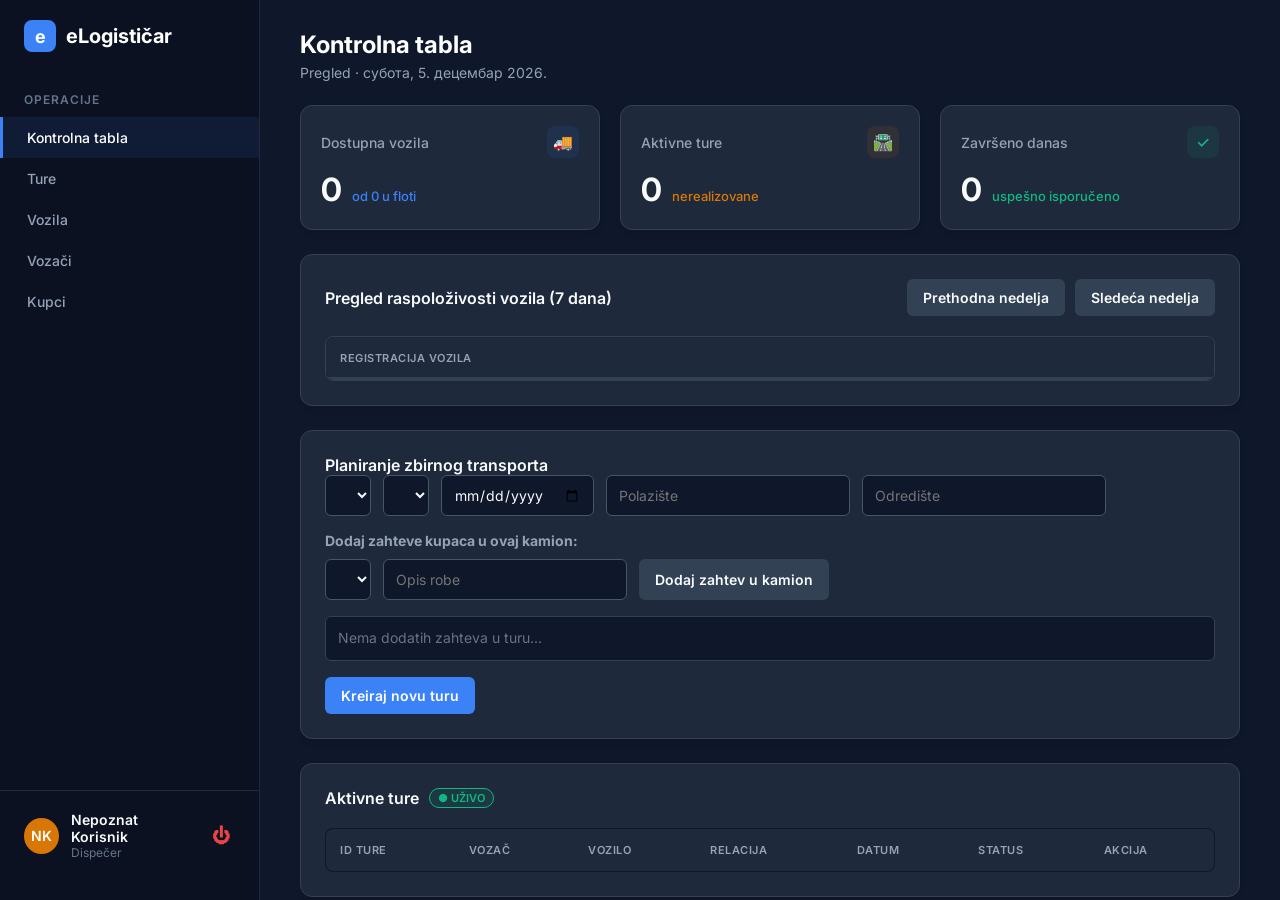
==== dispecer.html @ feb7bf16 "Prva verzija" ====
<!DOCTYPE html>
<html lang="sr">
<head>
    <meta charset="UTF-8">
    <meta name="viewport" content="width=device-width, initial-scale=1.0">
    <title>eLogističar - Kontrolna tabla</title>
    <link href="https://fonts.googleapis.com/css2?family=Inter:wght@400;500;600;700&display=swap" rel="stylesheet">
    <style>
        .tabela-skrol {
            max-height: 270px;
            overflow-y: auto;
            border-radius: 8px;
            border: 1px solid #334155;
            position: relative;
        }

        .tabela-skrol table {
            border-collapse: separate !important;
            border-spacing: 0 !important;
            border: none !important;
            width: 100%;
        }

        .tabela-skrol th {
            position: sticky !important;
            top: 0 !important;
            z-index: 100 !important;
            background-color: #1e293b !important;
            box-shadow: inset 0 -2px 0 #334155 !important;
        }
        * { box-sizing: border-box; font-family: 'Inter', sans-serif; margin: 0; padding: 0; }
        body { background-color: #0f172a; color: #e2e8f0; display: flex; height: 100vh; overflow: hidden; }
        
        /* Meni */
        .sidebar { width: 260px; background-color: #0b1120; border-right: 1px solid #1e293b; display: flex; flex-direction: column; padding: 20px 0; }
        .logo { padding: 0 24px; font-size: 20px; font-weight: 700; color: #ffffff; display: flex; align-items: center; gap: 10px; margin-bottom: 40px; }
        .logo-ikona { width: 32px; height: 32px; background-color: #3b82f6; border-radius: 8px; display: flex; justify-content: center; align-items: center; font-size: 18px; }
        .nav-grupa { padding: 0 24px; font-size: 12px; font-weight: 600; color: #64748b; margin-bottom: 10px; letter-spacing: 1px; text-transform: uppercase; }
        .nav-item { padding: 12px 24px; color: #94a3b8; text-decoration: none; display: flex; align-items: center; gap: 12px; font-size: 14px; font-weight: 500; border-left: 3px solid transparent; transition: 0.2s; cursor: pointer; }
        .nav-item:hover, .nav-item.active { background-color: rgba(59, 130, 246, 0.1); color: #ffffff; border-left-color: #3b82f6; }
        .profil-dno { margin-top: auto; padding: 20px 24px; display: flex; align-items: center; gap: 12px; border-top: 1px solid #1e293b; }
        .profil-ikona { width: 36px; height: 36px; background-color: #d97706; border-radius: 50%; display: flex; justify-content: center; align-items: center; font-weight: 600; color: white; font-size: 14px; }
        .profil-info { display: flex; flex-direction: column; }
        .profil-ime { font-size: 14px; font-weight: 600; color: #f8fafc; }
        .profil-rola { font-size: 12px; color: #64748b; }
        
        /* Sadrzaj */
        .glavni-sadrzaj { flex: 1; padding: 30px 40px; overflow-y: auto; }
        .zaglavlje-glavno { display: flex; justify-content: space-between; align-items: flex-start; margin-bottom: 24px; }
        .zaglavlje-tekst h1 { font-size: 24px; font-weight: 700; color: #ffffff; margin-bottom: 5px; }
        .zaglavlje-tekst p { font-size: 14px; color: #94a3b8; }
        
        .zaglavlje-akcije { display: flex; align-items: center; gap: 16px; }
        .pretraga-box { background: #0f172a; border: 1px solid #334155; padding: 8px 12px; border-radius: 8px; display: flex; align-items: center; gap: 40px; color: #64748b; font-size: 14px; }
        .pretraga-box kbd { background: #1e293b; padding: 2px 6px; border-radius: 4px; font-size: 12px; border: 1px solid #334155; }
        .ikona-zvono { background: transparent; border: 1px solid #334155; color: #94a3b8; padding: 8px 10px; border-radius: 8px; cursor: pointer; transition: 0.2s; }
        .ikona-zvono:hover { background: #1e293b; color: white; }
        .btn-novo-kreiranje { background-color: #3b82f6; color: white; border: none; padding: 10px 16px; border-radius: 8px; font-weight: 600; cursor: pointer; display: flex; align-items: center; gap: 8px; transition: 0.2s; }
        .btn-novo-kreiranje:hover { background-color: #2563eb; }

        /* Statistika */
        .stat-kartice { display: grid; grid-template-columns: repeat(3, 1fr); gap: 20px; margin-bottom: 24px; }
        .stat-kartica { background: #1e293b; padding: 20px; border-radius: 12px; border: 1px solid #334155; box-shadow: 0 4px 6px -1px rgba(0,0,0,0.1); }
        .stat-naslov { color: #94a3b8; font-size: 14px; font-weight: 500; display: flex; justify-content: space-between; align-items: center; margin-bottom: 12px; }
        .stat-broj { font-size: 32px; font-weight: 700; color: #f8fafc; display: flex; align-items: baseline; gap: 10px; }
        .stat-opis { font-size: 13px; font-weight: 500; }
        .plavi-tekst { color: #3b82f6; }
        .narancasti-tekst { color: #d97706; }
        .zeleni-tekst { color: #10b981; }
        .ikona-krug { width: 32px; height: 32px; border-radius: 8px; display: flex; justify-content: center; align-items: center; font-size: 16px; }
        .bg-plava { background: rgba(59, 130, 246, 0.1); color: #3b82f6; }
        .bg-narancasta { background: rgba(217, 119, 6, 0.1); color: #d97706; }
        .bg-zelena { background: rgba(16, 185, 129, 0.1); color: #10b981; }

        .blok { background: #1e293b; padding: 24px; border-radius: 12px; border: 1px solid #334155; margin-bottom: 24px; box-shadow: 0 4px 6px -1px rgba(0,0,0,0.1); }
        .blok-naslov { display: flex; justify-content: space-between; align-items: center; margin-bottom: 20px; }
        .blok h3 { font-size: 16px; color: #f8fafc; font-weight: 600; display: flex; align-items: center; gap: 10px; }
        .badge-uzivo { background: rgba(16, 185, 129, 0.1); color: #10b981; font-size: 11px; padding: 2px 8px; border-radius: 999px; border: 1px solid #10b981; }
        
        /* Forme */
        input, select { padding: 10px 12px; background-color: #0f172a; border: 1px solid #475569; border-radius: 6px; color: #f8fafc; font-size: 14px; outline: none; }
        input:focus, select:focus { border-color: #3b82f6; }
        .form-red { display: flex; gap: 12px; margin-bottom: 16px; flex-wrap: wrap; }
        button { padding: 10px 16px; border: none; border-radius: 6px; cursor: pointer; font-weight: 600; font-size: 14px; transition: 0.2s; }
        .btn-zeleno { background-color: #10b981; color: white; }
        .btn-zeleno:hover { background-color: #059669; }
        .btn-sekundarno { background-color: #334155; color: #f8fafc; }
        .btn-sekundarno:hover { background-color: #475569; }
        .btn-crveno { background-color: #ef4444; color: white; padding: 6px 12px; font-size: 12px; border-radius: 6px; }
        .btn-zuto { background-color: #f59e0b; color: #0f172a; padding: 6px 12px; font-size: 12px; border-radius: 6px; font-weight: 700; }
        .btn-zuto:hover { background-color: #d97706; }
        .btn-odjava { background: transparent; border: none; color: #ef4444; font-size: 18px; cursor: pointer; margin-left: auto; padding: 5px; }
        .btn-odjava:hover { color: #f87171; }
        
        /* Tabele */
        .kalendar-nav { display: flex; gap: 10px; align-items: center; }
        table { width: 100%; border-collapse: collapse; background: #0f172a; border-radius: 8px; overflow: hidden; border: 1px solid #334155; }
        th, td { padding: 14px; text-align: left; border-bottom: 1px solid #334155; font-size: 13px; }
        th { background-color: #1e293b; color: #94a3b8; font-weight: 600; text-transform: uppercase; font-size: 11px; letter-spacing: 0.5px; }
        tr:last-child td { border-bottom: none; }
        
        .zauzeto { background-color: rgba(239, 68, 68, 0.15); color: #fca5a5; font-weight: 600; text-align: center; border-left: 1px solid #334155; border-right: 1px solid #334155; }
        .slobodno { background-color: rgba(16, 185, 129, 0.05); color: #34d399; text-align: center; border-left: 1px solid #334155; border-right: 1px solid #334155; }
        
        .status-btn { padding: 4px 10px; border-radius: 999px; font-size: 11px; font-weight: 600; }
        .status-u-toku { background: rgba(217, 119, 6, 0.2); color: #fbbf24; }
        .status-na-cekanju { background: rgba(59, 130, 246, 0.2); color: #60a5fa; }
        .status-zavrseno { background: rgba(16, 185, 129, 0.2); color: #34d399; }
        
        .lista-zahteva { background: #0f172a; padding: 12px; border-radius: 6px; border: 1px solid #334155; margin-bottom: 16px; font-size: 14px; min-height: 45px; }
        .zahtev-stavka { padding: 6px 0; border-bottom: 1px dashed #334155; }
        .zahtev-stavka:last-child { border-bottom: none; }
    </style>
</head>
<body>

    <!-- Modal -->
    <div id="modal-detalje-ture" style="display: none; position: fixed; top: 0; left: 0; width: 100%; height: 100%; background: rgba(15, 23, 42, 0.8); z-index: 1000; justify-content: center; align-items: center; backdrop-filter: blur(4px);">
        <div style="background: #1e293b; border: 1px solid #334155; border-radius: 12px; width: 420px; padding: 24px; box-shadow: 0 20px 25px -5px rgba(0, 0, 0, 0.5);">
            <div style="display: flex; justify-content: space-between; align-items: center; margin-bottom: 16px; border-bottom: 1px solid #334155; padding-bottom: 12px;">
                <h3 style="color: #f8fafc; font-size: 16px;" id="modal-naslov-ture">Detalji vožnje</h3>
                <button onclick="zatvoriModalTure()" style="background: transparent; border: none; color: #94a3b8; font-size: 20px; cursor: pointer;">✕</button>
            </div>
            <div id="modal-sadrzaj-ture" style="font-size: 14px; color: #e2e8f0; display: flex; flex-direction: column; gap: 12px;">
            </div>
            <button class="btn-sekundarno" onclick="zatvoriModalTure()" style="width: 100%; margin-top: 20px;">Zatvori</button>
        </div>
    </div>

    <div class="sidebar">
        <div class="logo">
            <div class="logo-ikona">e</div>
            eLogističar
        </div>
        <div class="nav-grupa">OPERACIJE</div>
        <a class="nav-item active" onclick="promijeniTab('tab-kontrolna', this)">Kontrolna tabla</a>
        <a class="nav-item" onclick="promijeniTab('tab-ture', this)">Ture</a>
        <a class="nav-item" onclick="promijeniTab('tab-vozila', this)">Vozila</a>
        <a class="nav-item" onclick="promijeniTab('tab-vozaci', this)">Vozači</a>
        <a class="nav-item" onclick="promijeniTab('tab-kupci', this)">Kupci</a>
        
        <div class="profil-dno">
            <div class="profil-ikona" id="profil-inicijali">?</div>
            <div class="profil-info">
                <span class="profil-ime" id="profil-ime-tekst">Učitavanje...</span>
                <span class="profil-rola" id="profil-rola-tekst">Učitavanje...</span>
            </div>
            <button class="btn-odjava" onclick="odjaviSe()" title="Odjavi se">⏻</button>
        </div>
    </div>

    <div class="glavni-sadrzaj">
        <div class="zaglavlje-glavno">
            <div class="zaglavlje-tekst">
                <h1 id="naslov-stranice">Kontrolna tabla</h1>
                <p id="tekst-datum">Pregled · učitavanje...</p>
            </div>
        
        </div>

        <!-- Tab 1 -->
        <div id="tab-kontrolna" class="sadrzaj-taba">
            <div class="stat-kartice">
                <div class="stat-kartica">
                    <div class="stat-naslov">Dostupna vozila <div class="ikona-krug bg-plava">🚚</div></div>
                    <div class="stat-broj"><span id="stat-dostupna">0</span> <span class="stat-opis plavi-tekst" id="stat-ukupno">od 0 u floti</span></div>
                </div>
                <div class="stat-kartica">
                    <div class="stat-naslov">Aktivne ture <div class="ikona-krug bg-narancasta">🛣️</div></div>
                    <div class="stat-broj"><span id="stat-aktivne">0</span> <span class="stat-opis narancasti-tekst">nerealizovane</span></div>
                </div>
                <div class="stat-kartica">
                    <div class="stat-naslov">Završeno danas <div class="ikona-krug bg-zelena">✓</div></div>
                    <div class="stat-broj"><span id="stat-zavrseno">0</span> <span class="stat-opis zeleni-tekst">uspešno isporučeno</span></div>
                </div>
            </div>

            <div class="blok">
                <div class="blok-naslov">
                    <h3>Pregled raspoloživosti vozila (7 dana)</h3>
                    <div class="kalendar-nav">
                        <button class="btn-sekundarno" onclick="pomeriKalendar(-7)">Prethodna nedelja</button>
                        <button class="btn-sekundarno" onclick="pomeriKalendar(7)">Sledeća nedelja</button>
                    </div>
                </div>
                <div class="tabela-skrol">
                    <table>
                        <thead>
                            <tr id="kalendar-header"><th>Registracija vozila</th></tr>
                        </thead>
                        <tbody id="kalendar-body"></tbody>
                    </table>
                </div>
            </div>
            
            <div class="blok">
                <h3>Planiranje zbirnog transporta</h3>
                <div class="form-red">
                    <select id="izbor_vozaca"></select>
                    <select id="izbor_vozila"></select>
                    <input type="date" id="datum_ture">
                    <input type="text" id="polaziste" placeholder="Polazište">
                    <input type="text" id="odrediste" placeholder="Odredište">
                </div>
                
                <div id="prikaz-popunjenosti" style="margin-bottom: 15px; padding: 12px; background: #0f172a; border-radius: 8px; border: 1px solid #334155; display: none;"></div>

                <h4 style="font-size: 14px; margin-bottom: 10px; color: #94a3b8;">Dodaj zahteve kupaca u ovaj kamion:</h4>
                <div class="form-red">
                    <select id="izbor_kupca"></select>
                    <input type="text" id="opis_robe" placeholder="Opis robe">
                    <button class="btn-sekundarno" onclick="dodajPrivremeniZahtev()">Dodaj zahtev u kamion</button>
                </div>
                
                <div class="lista-zahteva" id="spisak-dodatih-zahteva">
                    <span style="color: #64748b;">Nema dodatih zahteva u turu...</span>
                </div>

                <button class="btn-zeleno" onclick="lansirajTuru()" style="background-color: #3b82f6;">Kreiraj novu turu</button>
            </div>

            <div class="blok">
                <div class="blok-naslov">
                    <h3>Aktivne ture <span class="badge-uzivo">● UŽIVO</span></h3>
                </div>
                <table>
                    <thead><tr><th>ID Ture</th><th>Vozač</th><th>Vozilo</th><th>Relacija</th><th>Datum</th><th>Status</th><th>Akcija</th></tr></thead>
                    <tbody id="tabela-tura"></tbody>
                </table>
            </div>
        </div>

        <!-- Tab 2 -->
        <div id="tab-ture" class="sadrzaj-taba" style="display: none;">
            <div class="blok">
                <div class="blok-naslov">
                    <h3>Arhiva svih tura</h3>
                    <button class="btn-sekundarno" onclick="resetujFiltereTura()" style="font-size: 12px;">Poništi filtere</button>
                </div>
                
                <div class="form-red" style="margin-bottom: 20px; align-items: center;">
                    <input type="text" id="filter-pretraga" placeholder="Pretraži vozača, vozilo ili grad..." onkeyup="filtrirajArhivu()" style="flex: 1; min-width: 250px;">
                    <select id="filter-status" onchange="filtrirajArhivu()" style="min-width: 150px;">
                        <option value="">Svi statusi</option>
                        <option value="Završeno">Završeno</option>
                        <option value="U toku">U toku</option>
                        <option value="Na čekanju">Na čekanju</option>
                    </select>
                    <input type="date" id="filter-datum" onchange="filtrirajArhivu()" style="padding: 10px 12px; background-color: #0f172a; border: 1px solid #475569; border-radius: 6px; color: #f8fafc; outline: none;">
                </div>

                <div class="tabela-skrol" style="max-height: 500px;">
                    <table>
                        <thead>
                            <tr><th>ID Ture</th><th>Vozač</th><th>Vozilo</th><th>Relacija</th><th>Datum</th><th>Status</th><th>Akcija</th></tr>
                        </thead>
                        <tbody id="tabela-arhiva-tura"></tbody>
                    </table>
                </div>
            </div>
        </div>

        <!-- Tab 3 -->
        <div id="tab-vozila" class="sadrzaj-taba" style="display: none;">
            <div class="blok">
                <h3>Dodaj novo vozilo u bazu</h3>
                <div class="form-red">
                    <input type="text" id="voz_reg" placeholder="Registracija (npr. BG-123-AB)">
                    <input type="text" id="voz_marka" placeholder="Marka (npr. Volvo)">
                    <select id="voz_tip" onchange="document.getElementById('voz_nosivost').placeholder = this.value === 'Cisterna' ? 'Kapacitet (litara)' : 'Nosivost (tona)'">
                        <option value="Teretnjak">Teretnjak</option>
                        <option value="Cisterna">Cisterna</option>
                    </select>
                    <input type="number" id="voz_nosivost" placeholder="Nosivost (tona)">
                    <button class="btn-zeleno" onclick="dodajVozilo()">Sačuvaj vozilo</button>
                </div>
            </div>
            
            <div class="blok">
                <h3>Spisak svih vozila</h3>
                <table>
                    <thead><tr><th>Registracija</th><th>Marka</th><th>Tip</th><th>Nosivost / Kapacitet</th><th>Akcije</th></tr></thead>
                    <tbody id="tabela-sva-vozila"></tbody>
                </table>
            </div>
        </div>

        <!-- Tab 4 -->
        <div id="tab-vozaci" class="sadrzaj-taba" style="display: none;">
            <div class="blok">
                <h3>Registracija novog vozača</h3>
                <div class="form-red">
                    <input type="text" id="v_ime" placeholder="Ime">
                    <input type="text" id="v_prezime" placeholder="Prezime">
                    <input type="text" id="v_sifra" placeholder="Šifra (za prijavu)">
                    <button class="btn-zeleno" onclick="dodajVozaca()">Sačuvaj vozača</button>
                </div>
            </div>

            <div class="blok">
                <h3>Spisak registrovanih vozača</h3>
                <table>
                    <thead><tr><th>ID</th><th>Ime i Prezime</th><th>Trenutna šifra</th><th>Akcije</th></tr></thead>
                    <tbody id="tabela-svi-vozaci"></tbody>
                </table>
            </div>
        </div>

        <!-- Tab 5 -->
        <div id="tab-kupci" class="sadrzaj-taba" style="display: none;">
            <div class="blok">
                <h3>Evidencija novog kupca</h3>
                <div class="form-red">
                    <input type="text" id="k_pib" placeholder="PIB kompanije">
                    <input type="text" id="k_naziv" placeholder="Naziv kompanije">
                    <input type="text" id="k_adresa" placeholder="Sedište/Adresa">
                    <button class="btn-zeleno" onclick="dodajKupca()">Sačuvaj kupca</button>
                </div>
            </div>

            <div class="blok">
                <h3>Spisak svih kupaca</h3>
                <table>
                    <thead><tr><th>PIB</th><th>Naziv Kompanije</th><th>Adresa</th><th>Akcije</th></tr></thead>
                    <tbody id="tabela-svi-kupci"></tbody>
                </table>
            </div>
        </div>
    </div>

    <script>
        let trenutniZahtevi = [];
        let prikazaniDatumKalendara = new Date();
        let mapaTuraZaKalendar = {};
        let sveTurePodaci = [];

        document.getElementById("izbor_vozila").addEventListener("change", function() {
            const tip = this.options[this.selectedIndex].getAttribute("data-tip");
            const opisInput = document.getElementById("opis_robe");
            if (tip === "Cisterna") {
                opisInput.placeholder = "Unesi tečnost (npr. 5000 litara)";
            } else if (tip === "Teretnjak") {
                opisInput.placeholder = "Opis robe (npr. 2 palete ili 500 kg)";
            } else {
                opisInput.placeholder = "Opis robe";
            }
            osveziPrikazKapaciteta();
        });

        function promijeniTab(idTaba, element) {
            document.querySelectorAll('.sadrzaj-taba').forEach(tab => tab.style.display = 'none');
            document.querySelectorAll('.nav-item').forEach(link => link.classList.remove('active'));
            
            document.getElementById(idTaba).style.display = 'block';
            element.classList.add('active');
            document.getElementById('naslov-stranice').innerText = element.innerText;

            if (idTaba === 'tab-vozila') ucitajSvaVozila();
            if (idTaba === 'tab-vozaci') ucitajSveVozace();
            if (idTaba === 'tab-kupci') ucitajSveKupce();
            if (idTaba === 'tab-ture') ucitajArhivuTura();
        }

        function postaviPodatkeKorisnika() {
            const ime = localStorage.getItem("korisnik_ime") || "Nepoznat";
            const prezime = localStorage.getItem("korisnik_prezime") || "Korisnik";
            const rola = localStorage.getItem("korisnik_rola") || "Dispečer";
            
            document.getElementById("profil-ime-tekst").innerText = `${ime} ${prezime}`;
            document.getElementById("profil-rola-tekst").innerText = rola;
            document.getElementById("profil-inicijali").innerText = ime.charAt(0) + prezime.charAt(0);
        }

        function postaviDanasnjiDatum() {
            const opcije = { weekday: 'long', year: 'numeric', month: 'long', day: 'numeric' };
            const danasnjiTekst = new Date().toLocaleDateString('sr-RS', opcije);
            document.getElementById("tekst-datum").innerText = "Pregled · " + danasnjiTekst;
        }

        function odjaviSe() {
            localStorage.clear();
            window.location.href = "/";
        }

        function formatirajDatumZaAPI(datum) {
            return datum.toISOString().split('T')[0];
        }

        async function osveziStatistiku() {
            try {
                const odg = await fetch("/statistika");
                const stat = await odg.json();
                document.getElementById("stat-dostupna").innerText = stat.dostupna_vozila;
                document.getElementById("stat-ukupno").innerText = `od ${stat.ukupno_vozila} u floti`;
                document.getElementById("stat-aktivne").innerText = stat.aktivne_ture;
                document.getElementById("stat-zavrseno").innerText = stat.zavrseno_danas;
            } catch (err) { console.error("Greška statistike", err); }
        }

        async function ucitajArhivuTura() {
            try {
                const odg = await fetch("/sve-ture"); 
                sveTurePodaci = await odg.json();
                renderArhivaTura(sveTurePodaci);
            } catch (err) {
                console.error("Greška pri učitavanju arhive tura", err);
            }
        }

        function renderArhivaTura(ture) {
            const tbody = document.getElementById("tabela-arhiva-tura");
            if (ture.length === 0) {
                tbody.innerHTML = `<tr><td colspan="7" style="text-align: center; color: #64748b; padding: 20px;">Nema pronađenih tura za zadane filtere.</td></tr>`;
                return;
            }
            tbody.innerHTML = ture.map(t => 
                `<tr>
                    <td style="color: #3b82f6; font-weight: 500;">TR-${t.id + 2800}</td>
                    <td>${t.vozac}</td>
                    <td style="color: #94a3b8;">${t.vozilo}</td>
                    <td style="color: #94a3b8;">📍 ${t.polaziste} ➔ ${t.odrediste}</td>
                    <td style="color: #94a3b8;">${t.datum}</td>
                    <td>${getStatusBadge(t.status)}</td>
                    <td><button class="btn-crveno" onclick="obrisiTuru(${t.id})">Obriši</button></td>
                </tr>`
            ).join('');
        }

        function filtrirajArhivu() {
            const pretraga = document.getElementById("filter-pretraga").value.toLowerCase();
            const status = document.getElementById("filter-status").value;
            const datum = document.getElementById("filter-datum").value;

            const filtrirano = sveTurePodaci.filter(t => {
                const matchPretraga = (t.vozac && t.vozac.toLowerCase().includes(pretraga)) ||
                                      (t.vozilo && t.vozilo.toLowerCase().includes(pretraga)) ||
                                      (t.polaziste && t.polaziste.toLowerCase().includes(pretraga)) ||
                                      (t.odrediste && t.odrediste.toLowerCase().includes(pretraga));
                
                const matchStatus = status === "" || t.status === status;
                
                const matchDatum = datum === "" || (t.datum && t.datum.includes(datum));

                return matchPretraga && matchStatus && matchDatum;
            });

            renderArhivaTura(filtrirano);
        }

        function resetujFiltereTura() {
            document.getElementById("filter-pretraga").value = "";
            document.getElementById("filter-status").value = "";
            document.getElementById("filter-datum").value = "";
            renderArhivaTura(sveTurePodaci);
        }

        async function ucitajInicijalno() {
            postaviPodatkeKorisnika(); 
            postaviDanasnjiDatum();
            
            const odg = await fetch("/podaci-za-dispecera"); 
            const p = await odg.json();
            
            document.getElementById("izbor_kupca").innerHTML = '<option value="">Izaberi kupca...</option>' + p.kupci.map(k => `<option value="${k.pib}">${k.naziv}</option>`).join('');
            document.getElementById("izbor_vozaca").innerHTML = '<option value="">Izaberi vozača...</option>' + p.vozaci.map(v => `<option value="${v.id}">${v.ime}</option>`).join('');
            
            document.getElementById("izbor_vozila").innerHTML = '<option value="" data-tip="" data-nosivost="0">Izaberi vozilo...</option>' + p.vozila.map(v => {
                const jedinica = v.tip === "Cisterna" ? "L" : "t";
                return `<option value="${v.registracija}" data-tip="${v.tip}" data-nosivost="${v.nosivost}">${v.registracija} (${v.marka} - Max: ${v.nosivost} ${jedinica})</option>`;
            }).join('');
            
            document.getElementById('datum_ture').valueAsDate = new Date();
            
            osveziKalendar();
            ucitajTure();
            osveziStatistiku();
        }

        function pomeriKalendar(dani) {
            prikazaniDatumKalendara.setDate(prikazaniDatumKalendara.getDate() + dani);
            osveziKalendar();
        }

        async function osveziKalendar() {
            const datumParam = formatirajDatumZaAPI(prikazaniDatumKalendara);
            const odg = await fetch(`/sedmicni-pregled?pocetni_datum=${datumParam}`);
            const podaci = await odg.json();
            
            mapaTuraZaKalendar = {}; 
            
            let header = "<th>Registracija vozila</th>";
            podaci.dani.forEach(d => header += `<th>${d}</th>`);
            document.getElementById("kalendar-header").innerHTML = header;
            
            let html = "";
            for (const [reg, daniObj] of Object.entries(podaci.zauzece)) {
                const info = podaci.detalji_vozila[reg] || { tip: "Teretnjak", nosivost: 0 };
                const jedinica = info.tip === "Cisterna" ? "L" : "t";
                
                html += `<tr><td><strong>${reg}</strong><br><span style="font-size:11px; color:#94a3b8;">${info.tip} (${info.nosivost} ${jedinica})</span></td>`;
                podaci.dani.forEach(d => {
                    const turaInfo = daniObj[d];
                    if (turaInfo && typeof turaInfo === 'object' && turaInfo.status !== "Završeno") {
                        const kljuc = `${reg}_${d}`;
                        mapaTuraZaKalendar[kljuc] = turaInfo;
                        
                        html += `<td class="zauzeto" onclick="otvoriModalTure('${kljuc}', '${reg}', '${d}')" style="cursor: pointer;" title="Klikni za detalje">
                                    Zauzeto<br><span style="font-size:10px; font-weight: normal; color:#f87171;">(${turaInfo.status})</span>
                                 </td>`;
                    } else if (typeof turaInfo === 'string' && turaInfo !== "Završeno") {
                        html += `<td class="zauzeto">Zauzeto<br><span style="font-size:10px; font-weight: normal; color:#f87171;">(${turaInfo})</span></td>`;
                    } else {
                        html += `<td class="slobodno">Slobodno</td>`;
                    }
                });
                html += `</tr>`;
            }
            document.getElementById("kalendar-body").innerHTML = html;
        }

        function otvoriModalTure(kljuc, reg, datum) {
            const tura = mapaTuraZaKalendar[kljuc];
            if (!tura) return;
            
            document.getElementById("modal-naslov-ture").innerText = `Tura TR-${tura.id + 2800} (${reg})`;
            
            let robaHtml = tura.roba && tura.roba.length > 0 
                ? tura.roba.map(r => `<li style="margin-left:15px;">${r}</li>`).join('') 
                : "<i>Nema detalja o robi</i>";
                
            document.getElementById("modal-sadrzaj-ture").innerHTML = `
                <div><strong style="color:#94a3b8;">Datum:</strong> ${datum}</div>
                <div><strong style="color:#94a3b8;">Vozač:</strong> ${tura.vozac}</div>
                <div><strong style="color:#94a3b8;">Relacija:</strong>  ${tura.polaziste} ➔ ${tura.odrediste}</div>
                <div><strong style="color:#94a3b8;">Status:</strong> <span style="color:#fbbf24;">${tura.status}</span></div>
                <div style="border-top: 1px dashed #334155; padding-top: 8px; margin-top: 4px;">
                    <strong style="color:#94a3b8;">Utovareni teret:</strong>
                    <ul style="margin-top: 4px; color: #38bdf8;">${robaHtml}</ul>
                </div>
            `;
            
            document.getElementById("modal-detalje-ture").style.display = "flex";
        }

        function zatvoriModalTure() {
            document.getElementById("modal-detalje-ture").style.display = "none";
        }

        function osveziPrikazKapaciteta() {
            const voziloSelect = document.getElementById("izbor_vozila");
            const kontejner = document.getElementById("prikaz-popunjenosti");
            
            if (!voziloSelect.value) { kontejner.style.display = "none"; return; }
            
            const tipVozila = voziloSelect.options[voziloSelect.selectedIndex].getAttribute("data-tip");
            const maxNosivost = parseFloat(voziloSelect.options[voziloSelect.selectedIndex].getAttribute("data-nosivost")) || 0;
            const jedinica = tipVozila === "Cisterna" ? "L" : "t";
            
            let trenutnoZauzeto = 0;
            trenutniZahtevi.forEach(zahtev => {
                const zMala = zahtev.roba.toLowerCase();
                const m = zahtev.roba.match(/\d+(\.\d+)?/);
                if (m) {
                    let b = parseFloat(m[0]);
                    if (tipVozila === "Teretnjak" && (zMala.includes("kg") || zMala.includes("kilogram"))) b = b / 1000;
                    trenutnoZauzeto += b;
                }
            });
            
            const preostalo = maxNosivost - trenutnoZauzeto;
            const procenat = maxNosivost > 0 ? Math.min(100, Math.round((trenutnoZauzeto / maxNosivost) * 100)) : 0;
            let bojaStatusa = preostalo >= 0 ? "#34d399" : "#f87171";
            let trakaBoja = preostalo >= 0 ? "#10b981" : "#ef4444";
            
            kontejner.style.display = "block";
            kontejner.innerHTML = `
                <div style="display: flex; justify-content: space-between; font-size: 13px; margin-bottom: 6px;">
                    <span>Kapacitet: <strong>${maxNosivost} ${jedinica}</strong></span>
                    <span>Utovareno: <strong>${trenutnoZauzeto} ${jedinica}</strong> (${procenat}%)</span>
                    <span style="color: ${bojaStatusa}; font-weight: 600;">Slobodno još: ${preostalo.toFixed(2)} ${jedinica}</span>
                </div>
                <div style="width: 100%; background: #1e293b; height: 8px; border-radius: 4px; overflow: hidden;">
                    <div style="width: ${Math.min(procenat, 100)}%; background: ${trakaBoja}; height: 100%; transition: width 0.3s ease;"></div>
                </div>
            `;
        }

        function dodajPrivremeniZahtev() {
            const voziloSelect = document.getElementById("izbor_vozila");
            const kupacSelect = document.getElementById("izbor_kupca");
            const roba = document.getElementById("opis_robe").value.trim();
            
            if (!voziloSelect.value) return alert("Prvo izaberi vozilo!");
            if (!kupacSelect.value || !roba) return alert("Izaberi kupca i unesi robu.");
            
            const tipVozila = voziloSelect.options[voziloSelect.selectedIndex].getAttribute("data-tip");
            const maksimalnaNosivost = parseFloat(voziloSelect.options[voziloSelect.selectedIndex].getAttribute("data-nosivost"));
            
            const match = roba.match(/\d+(\.\d+)?/);
            if (!match) return alert("Morate uneti količinu u brojevima (npr. '500 kg', '2 t' ili '1000 l').");
            let unetiBroj = parseFloat(match[0]);
            const robaMala = roba.toLowerCase();

            if (tipVozila === "Cisterna" && (robaMala.includes("palet") || robaMala.includes("kutij") || robaMala.includes("kg") || robaMala.includes("ton"))) {
                return alert("Greška: Cisterna prima isključivo tečnost u litrima!");
            }
            if (tipVozila === "Teretnjak" && (robaMala.includes("litar") || robaMala.includes("litara") || robaMala.includes(" lit"))) {
                return alert("Greška: Tečnosti u litrima idu u cisternu!");
            }

            let kolicinaZaPoređenje = unetiBroj;
            if (tipVozila === "Teretnjak" && (robaMala.includes("kg") || robaMala.includes("kilogram"))) {
                kolicinaZaPoređenje = unetiBroj / 1000;
            }

            let trenutnoZauzeto = 0;
            trenutniZahtevi.forEach(zahtev => {
                const zMala = zahtev.roba.toLowerCase();
                const m = zahtev.roba.match(/\d+(\.\d+)?/);
                if (m) {
                    let b = parseFloat(m[0]);
                    if (tipVozila === "Teretnjak" && (zMala.includes("kg") || zMala.includes("kilogram"))) b = b / 1000;
                    trenutnoZauzeto += b;
                }
            });

            if (trenutnoZauzeto + kolicinaZaPoređenje > maksimalnaNosivost) {
                if (tipVozila === "Cisterna") return alert(` Prekoračenje kapaciteta cisterne!\nMax: ${maksimalnaNosivost} L.`);
                else return alert(` Prekoračenje nosivosti teretnjaka!\nMax: ${maksimalnaNosivost} t.`);
            }

            trenutniZahtevi.push({ pib_kupca: kupacSelect.value, naziv: kupacSelect.options[kupacSelect.selectedIndex].text, roba: roba });
            osveziSpisakZahteva();
            document.getElementById("opis_robe").value = "";
        }

        function osveziSpisakZahteva() {
            const div = document.getElementById("spisak-dodatih-zahteva");
            if(trenutniZahtevi.length === 0) { div.innerHTML = '<span style="color: #64748b;">Nema dodatih zahteva u turu...</span>'; }
            else { div.innerHTML = trenutniZahtevi.map((z) => `<div class="zahtev-stavka">📦 Zahtev: <strong>${z.naziv}</strong> - ${z.roba}</div>`).join(''); }
            osveziPrikazKapaciteta();
        }

        async function lansirajTuru() {
            if(trenutniZahtevi.length === 0) return alert("Dodajte barem jedan zahtev u turu!");
            const tura = { id_vozaca: parseInt(document.getElementById("izbor_vozaca").value), registracija: document.getElementById("izbor_vozila").value, datum: document.getElementById("datum_ture").value, polaziste: document.getElementById("polaziste").value, odrediste: document.getElementById("odrediste").value, zahtevi: trenutniZahtevi };
            const odgovor = await fetch("/nova-tura", { method: "POST", headers: { "Content-Type": "application/json" }, body: JSON.stringify(tura) });
            if (odgovor.ok) { trenutniZahtevi = []; osveziSpisakZahteva(); ucitajTure(); osveziKalendar(); osveziStatistiku(); alert("Tura je uspešno kreirana!"); } 
            else { const greska = await odgovor.json(); alert("Greška: " + greska.detail); }
        }

        function getStatusBadge(status) {
            if (status === "Završeno") return '<span class="status-btn status-zavrseno">● Završeno</span>';
            if (status === "U toku") return '<span class="status-btn status-u-toku">● U toku</span>';
            return '<span class="status-btn status-na-cekanju">● Na čekanju</span>';
        }

        async function ucitajTure() {
            const odg = await fetch("/sve-ture"); 
            const ture = await odg.json();
            document.getElementById("tabela-tura").innerHTML = ture.map(t => 
                `<tr>
                    <td style="color: #3b82f6; font-weight: 500;">TR-${t.id + 2800}</td>
                    <td>${t.vozac}</td>
                    <td style="color: #94a3b8;">${t.vozilo}</td>
                    <td style="color: #94a3b8;">📍 ${t.polaziste} ➔ ${t.odrediste}</td>
                    <td style="color: #94a3b8;">${t.datum}</td>
                    <td>${getStatusBadge(t.status)}</td>
                    <td><button class="btn-crveno" onclick="obrisiTuru(${t.id})">Obriši</button></td>
                </tr>`
            ).join('');
        }

        async function obrisiTuru(id) {
            if(confirm("Obriši turu?")) { await fetch(`/obrisi-turu/${id}`, {method: "DELETE"}); ucitajTure(); osveziKalendar(); osveziStatistiku(); }
        }

        /* Vozila */
        async function ucitajSvaVozila() {
            const odg = await fetch("/sva-vozila"); const vozila = await odg.json();
            document.getElementById("tabela-sva-vozila").innerHTML = vozila.map(v => 
                `<tr><td><strong>${v.registracija}</strong></td><td>${v.marka}</td><td>${v.tip}</td><td>${v.nosivost} ${v.tip==='Cisterna'?'L':'t'}</td>
                <td><button class="btn-zuto" onclick="izmeniVoziloPrompt('${v.registracija}', '${v.marka}', ${v.nosivost}, '${v.tip}')">Izmeni</button> 
                <button class="btn-crveno" onclick="obrisiVozilo('${v.registracija}')">Obriši</button></td></tr>`
            ).join('');
        }
        async function obrisiVozilo(reg) {
            if(confirm(`Obriši vozilo ${reg}?`)) { await fetch(`/obrisi-vozilo/${reg}`, {method: "DELETE"}); ucitajSvaVozila(); ucitajInicijalno(); }
        }
        async function izmeniVoziloPrompt(reg, marka, nosivost, tip) {
            const novaMarka = prompt("Nova marka:", marka); if(!novaMarka) return;
            const novaNosivost = prompt("Nova nosivost/kapacitet:", nosivost); if(!novaNosivost) return;
            await fetch("/izmeni-vozilo", { method: "POST", headers: { "Content-Type": "application/json" }, body: JSON.stringify({ registracija: reg, marka: novaMarka, nosivost: parseFloat(novaNosivost), tip: tip }) });
            ucitajSvaVozila(); ucitajInicijalno();
        }

        /* Vozaci */
        async function ucitajSveVozace() {
            const odg = await fetch("/svi-vozaci"); const vozaci = await odg.json();
            document.getElementById("tabela-svi-vozaci").innerHTML = vozaci.map(v => 
                `<tr><td>#${v.id}</td><td><strong>${v.ime} ${v.prezime}</strong></td><td><code>${v.sifra}</code></td>
                <td><button class="btn-zuto" onclick="izmeniSifruPrompt(${v.id}, '${v.sifra}')">Promeni šifru</button> 
                <button class="btn-crveno" onclick="obrisiVozaca(${v.id})">Obriši</button></td></tr>`
            ).join('');
        }
        async function obrisiVozaca(id) {
            if(confirm(`Obriši vozača #${id}?`)) { await fetch(`/obrisi-vozaca/${id}`, {method: "DELETE"}); ucitajSveVozace(); ucitajInicijalno(); }
        }
        async function izmeniSifruPrompt(id, staraSifra) {
            const novaSifra = prompt("Unesite novu šifru za vozača:", staraSifra); if(!novaSifra) return;
            await fetch("/izmeni-sifru-vozaca", { method: "POST", headers: { "Content-Type": "application/json" }, body: JSON.stringify({ id_vozaca: id, nova_sifra: novaSifra }) });
            ucitajSveVozace();
        }

        /* Kupci */
        async function ucitajSveKupce() {
            const odg = await fetch("/svi-kupci"); const kupci = await odg.json();
            document.getElementById("tabela-svi-kupci").innerHTML = kupci.map(k => 
                `<tr><td><code>${k.pib}</code></td><td><strong>${k.naziv}</strong></td><td>${k.adresa}</td>
                <td><button class="btn-zuto" onclick="izmeniKupcaPrompt('${k.pib}', '${k.naziv}', '${k.adresa}')">Izmeni</button> 
                <button class="btn-crveno" onclick="obrisiKupca('${k.pib}')">Obriši</button></td></tr>`
            ).join('');
        }
        async function obrisiKupca(pib) {
            if(confirm(`Obriši kupca PIB: ${pib}?`)) { await fetch(`/obrisi-kupca/${pib}`, {method: "DELETE"}); ucitajSveKupce(); ucitajInicijalno(); }
        }
        async function izmeniKupcaPrompt(pib, naziv, adresa) {
            const noviNaziv = prompt("Novi naziv kompanije:", naziv); if(!noviNaziv) return;
            const novaAdresa = prompt("Nova adresa:", adresa); if(!novaAdresa) return;
            await fetch("/izmeni-kupca", { method: "POST", headers: { "Content-Type": "application/json" }, body: JSON.stringify({ pib: pib, naziv: noviNaziv, adresa: novaAdresa }) });
            ucitajSveKupce(); ucitajInicijalno();
        }

        /* Dodavanje */
        async function dodajKupca() {
            const pib = document.getElementById("k_pib").value.trim(); const naziv = document.getElementById("k_naziv").value.trim(); const adresa = document.getElementById("k_adresa").value.trim();
            if (!pib || !naziv || !adresa) return alert("Popunite sva polja!");
            const odg = await fetch("/novi-kupac", { method: "POST", headers: { "Content-Type": "application/json" }, body: JSON.stringify({ pib: pib, naziv: naziv, adresa: adresa }) });
            if (odg.ok) { alert("Kupac dodat!"); ucitajSveKupce(); ucitajInicijalno(); document.getElementById("k_pib").value=""; document.getElementById("k_naziv").value=""; document.getElementById("k_adresa").value=""; }
        }

        async function dodajVozaca() {
            const ime = document.getElementById("v_ime").value.trim(); const prezime = document.getElementById("v_prezime").value.trim(); const sifra = document.getElementById("v_sifra").value.trim();
            if (!ime || !prezime || !sifra) return alert("Popunite sva polja!");
            const odg = await fetch("/novi-vozac", { method: "POST", headers: { "Content-Type": "application/json" }, body: JSON.stringify({ ime: ime, prezime: prezime, sifra: sifra }) });
            if (odg.ok) { alert("Vozač dodat!"); ucitajSveVozace(); ucitajInicijalno(); document.getElementById("v_ime").value=""; document.getElementById("v_prezime").value=""; document.getElementById("v_sifra").value=""; }
        }

        async function dodajVozilo() {
            const reg = document.getElementById("voz_reg").value.trim(); const marka = document.getElementById("voz_marka").value.trim(); const nosivost = document.getElementById("voz_nosivost").value; const tip = document.getElementById("voz_tip").value;
            if (!reg || !marka || !nosivost) return alert("Popunite sva polja!");
            const odg = await fetch("/novo-vozilo", { method: "POST", headers: { "Content-Type": "application/json" }, body: JSON.stringify({ registracija: reg, marka: marka, nosivost: parseFloat(nosivost), tip: tip }) });
            if (odg.ok) { alert("Vozilo dodato!"); ucitajSvaVozila(); ucitajInicijalno(); document.getElementById("voz_reg").value=""; document.getElementById("voz_marka").value=""; document.getElementById("voz_nosivost").value=""; }
        }

        ucitajInicijalno();
    </script>
</body>
</html>
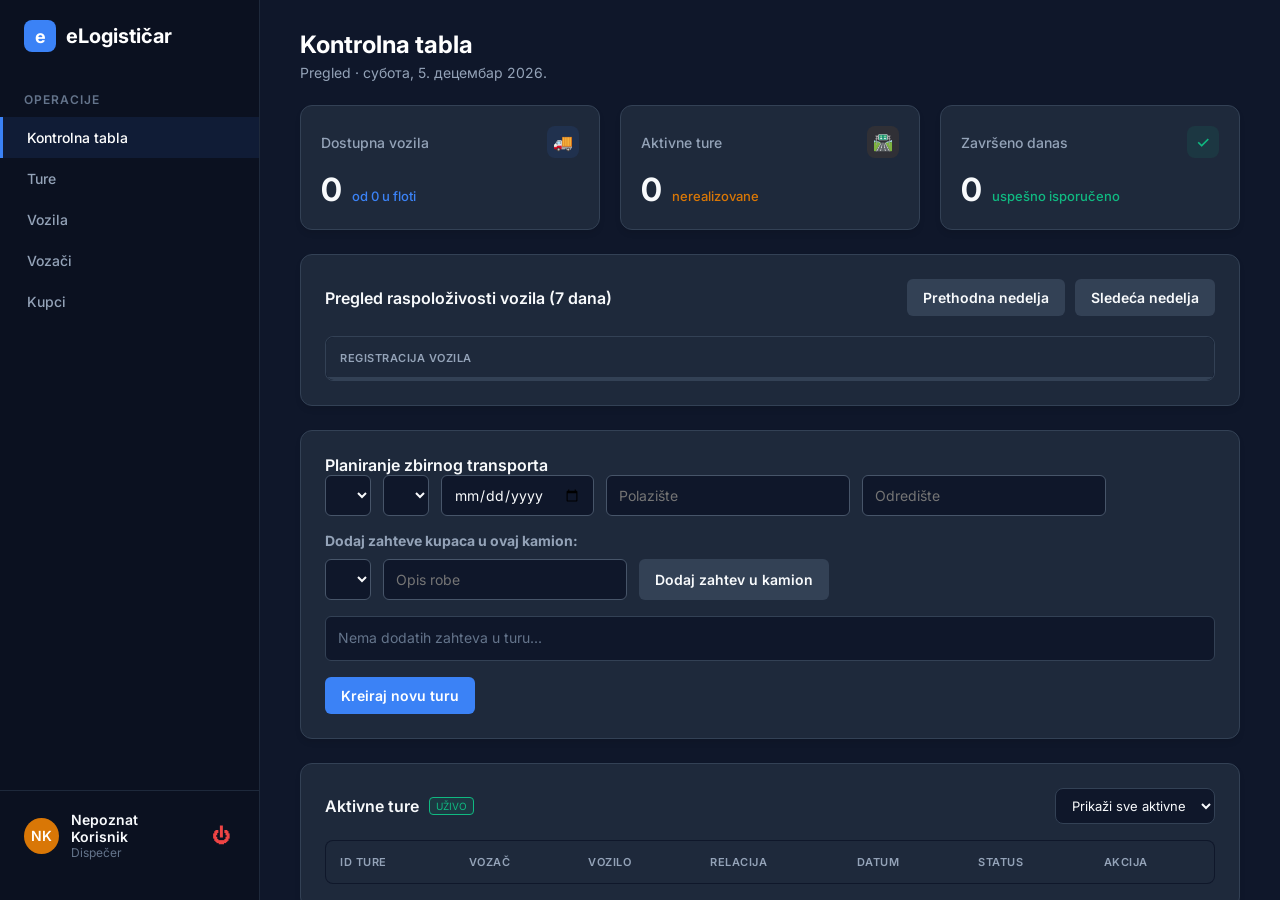
==== commit fe1502e1: "Editovanje Vozac stranice za telefon" ====
--- a/dispecer.html
+++ b/dispecer.html
@@ -5,112 +5,7 @@
     <meta name="viewport" content="width=device-width, initial-scale=1.0">
     <title>eLogističar - Kontrolna tabla</title>
     <link href="https://fonts.googleapis.com/css2?family=Inter:wght@400;500;600;700&display=swap" rel="stylesheet">
-    <style>
-        .tabela-skrol {
-            max-height: 270px;
-            overflow-y: auto;
-            border-radius: 8px;
-            border: 1px solid #334155;
-            position: relative;
-        }
-
-        .tabela-skrol table {
-            border-collapse: separate !important;
-            border-spacing: 0 !important;
-            border: none !important;
-            width: 100%;
-        }
-
-        .tabela-skrol th {
-            position: sticky !important;
-            top: 0 !important;
-            z-index: 100 !important;
-            background-color: #1e293b !important;
-            box-shadow: inset 0 -2px 0 #334155 !important;
-        }
-        * { box-sizing: border-box; font-family: 'Inter', sans-serif; margin: 0; padding: 0; }
-        body { background-color: #0f172a; color: #e2e8f0; display: flex; height: 100vh; overflow: hidden; }
-        
-        /* Meni */
-        .sidebar { width: 260px; background-color: #0b1120; border-right: 1px solid #1e293b; display: flex; flex-direction: column; padding: 20px 0; }
-        .logo { padding: 0 24px; font-size: 20px; font-weight: 700; color: #ffffff; display: flex; align-items: center; gap: 10px; margin-bottom: 40px; }
-        .logo-ikona { width: 32px; height: 32px; background-color: #3b82f6; border-radius: 8px; display: flex; justify-content: center; align-items: center; font-size: 18px; }
-        .nav-grupa { padding: 0 24px; font-size: 12px; font-weight: 600; color: #64748b; margin-bottom: 10px; letter-spacing: 1px; text-transform: uppercase; }
-        .nav-item { padding: 12px 24px; color: #94a3b8; text-decoration: none; display: flex; align-items: center; gap: 12px; font-size: 14px; font-weight: 500; border-left: 3px solid transparent; transition: 0.2s; cursor: pointer; }
-        .nav-item:hover, .nav-item.active { background-color: rgba(59, 130, 246, 0.1); color: #ffffff; border-left-color: #3b82f6; }
-        .profil-dno { margin-top: auto; padding: 20px 24px; display: flex; align-items: center; gap: 12px; border-top: 1px solid #1e293b; }
-        .profil-ikona { width: 36px; height: 36px; background-color: #d97706; border-radius: 50%; display: flex; justify-content: center; align-items: center; font-weight: 600; color: white; font-size: 14px; }
-        .profil-info { display: flex; flex-direction: column; }
-        .profil-ime { font-size: 14px; font-weight: 600; color: #f8fafc; }
-        .profil-rola { font-size: 12px; color: #64748b; }
-        
-        /* Sadrzaj */
-        .glavni-sadrzaj { flex: 1; padding: 30px 40px; overflow-y: auto; }
-        .zaglavlje-glavno { display: flex; justify-content: space-between; align-items: flex-start; margin-bottom: 24px; }
-        .zaglavlje-tekst h1 { font-size: 24px; font-weight: 700; color: #ffffff; margin-bottom: 5px; }
-        .zaglavlje-tekst p { font-size: 14px; color: #94a3b8; }
-        
-        .zaglavlje-akcije { display: flex; align-items: center; gap: 16px; }
-        .pretraga-box { background: #0f172a; border: 1px solid #334155; padding: 8px 12px; border-radius: 8px; display: flex; align-items: center; gap: 40px; color: #64748b; font-size: 14px; }
-        .pretraga-box kbd { background: #1e293b; padding: 2px 6px; border-radius: 4px; font-size: 12px; border: 1px solid #334155; }
-        .ikona-zvono { background: transparent; border: 1px solid #334155; color: #94a3b8; padding: 8px 10px; border-radius: 8px; cursor: pointer; transition: 0.2s; }
-        .ikona-zvono:hover { background: #1e293b; color: white; }
-        .btn-novo-kreiranje { background-color: #3b82f6; color: white; border: none; padding: 10px 16px; border-radius: 8px; font-weight: 600; cursor: pointer; display: flex; align-items: center; gap: 8px; transition: 0.2s; }
-        .btn-novo-kreiranje:hover { background-color: #2563eb; }
-
-        /* Statistika */
-        .stat-kartice { display: grid; grid-template-columns: repeat(3, 1fr); gap: 20px; margin-bottom: 24px; }
-        .stat-kartica { background: #1e293b; padding: 20px; border-radius: 12px; border: 1px solid #334155; box-shadow: 0 4px 6px -1px rgba(0,0,0,0.1); }
-        .stat-naslov { color: #94a3b8; font-size: 14px; font-weight: 500; display: flex; justify-content: space-between; align-items: center; margin-bottom: 12px; }
-        .stat-broj { font-size: 32px; font-weight: 700; color: #f8fafc; display: flex; align-items: baseline; gap: 10px; }
-        .stat-opis { font-size: 13px; font-weight: 500; }
-        .plavi-tekst { color: #3b82f6; }
-        .narancasti-tekst { color: #d97706; }
-        .zeleni-tekst { color: #10b981; }
-        .ikona-krug { width: 32px; height: 32px; border-radius: 8px; display: flex; justify-content: center; align-items: center; font-size: 16px; }
-        .bg-plava { background: rgba(59, 130, 246, 0.1); color: #3b82f6; }
-        .bg-narancasta { background: rgba(217, 119, 6, 0.1); color: #d97706; }
-        .bg-zelena { background: rgba(16, 185, 129, 0.1); color: #10b981; }
-
-        .blok { background: #1e293b; padding: 24px; border-radius: 12px; border: 1px solid #334155; margin-bottom: 24px; box-shadow: 0 4px 6px -1px rgba(0,0,0,0.1); }
-        .blok-naslov { display: flex; justify-content: space-between; align-items: center; margin-bottom: 20px; }
-        .blok h3 { font-size: 16px; color: #f8fafc; font-weight: 600; display: flex; align-items: center; gap: 10px; }
-        .badge-uzivo { background: rgba(16, 185, 129, 0.1); color: #10b981; font-size: 11px; padding: 2px 8px; border-radius: 999px; border: 1px solid #10b981; }
-        
-        /* Forme */
-        input, select { padding: 10px 12px; background-color: #0f172a; border: 1px solid #475569; border-radius: 6px; color: #f8fafc; font-size: 14px; outline: none; }
-        input:focus, select:focus { border-color: #3b82f6; }
-        .form-red { display: flex; gap: 12px; margin-bottom: 16px; flex-wrap: wrap; }
-        button { padding: 10px 16px; border: none; border-radius: 6px; cursor: pointer; font-weight: 600; font-size: 14px; transition: 0.2s; }
-        .btn-zeleno { background-color: #10b981; color: white; }
-        .btn-zeleno:hover { background-color: #059669; }
-        .btn-sekundarno { background-color: #334155; color: #f8fafc; }
-        .btn-sekundarno:hover { background-color: #475569; }
-        .btn-crveno { background-color: #ef4444; color: white; padding: 6px 12px; font-size: 12px; border-radius: 6px; }
-        .btn-zuto { background-color: #f59e0b; color: #0f172a; padding: 6px 12px; font-size: 12px; border-radius: 6px; font-weight: 700; }
-        .btn-zuto:hover { background-color: #d97706; }
-        .btn-odjava { background: transparent; border: none; color: #ef4444; font-size: 18px; cursor: pointer; margin-left: auto; padding: 5px; }
-        .btn-odjava:hover { color: #f87171; }
-        
-        /* Tabele */
-        .kalendar-nav { display: flex; gap: 10px; align-items: center; }
-        table { width: 100%; border-collapse: collapse; background: #0f172a; border-radius: 8px; overflow: hidden; border: 1px solid #334155; }
-        th, td { padding: 14px; text-align: left; border-bottom: 1px solid #334155; font-size: 13px; }
-        th { background-color: #1e293b; color: #94a3b8; font-weight: 600; text-transform: uppercase; font-size: 11px; letter-spacing: 0.5px; }
-        tr:last-child td { border-bottom: none; }
-        
-        .zauzeto { background-color: rgba(239, 68, 68, 0.15); color: #fca5a5; font-weight: 600; text-align: center; border-left: 1px solid #334155; border-right: 1px solid #334155; }
-        .slobodno { background-color: rgba(16, 185, 129, 0.05); color: #34d399; text-align: center; border-left: 1px solid #334155; border-right: 1px solid #334155; }
-        
-        .status-btn { padding: 4px 10px; border-radius: 999px; font-size: 11px; font-weight: 600; }
-        .status-u-toku { background: rgba(217, 119, 6, 0.2); color: #fbbf24; }
-        .status-na-cekanju { background: rgba(59, 130, 246, 0.2); color: #60a5fa; }
-        .status-zavrseno { background: rgba(16, 185, 129, 0.2); color: #34d399; }
-        
-        .lista-zahteva { background: #0f172a; padding: 12px; border-radius: 6px; border: 1px solid #334155; margin-bottom: 16px; font-size: 14px; min-height: 45px; }
-        .zahtev-stavka { padding: 6px 0; border-bottom: 1px dashed #334155; }
-        .zahtev-stavka:last-child { border-bottom: none; }
-    </style>
+    <link rel="stylesheet" href="/static/dispecer.css">
 </head>
 <body>
 
@@ -220,8 +115,16 @@
             </div>
 
             <div class="blok">
-                <div class="blok-naslov">
-                    <h3>Aktivne ture <span class="badge-uzivo">● UŽIVO</span></h3>
+                <div style="display: flex; justify-content: space-between; align-items: center; margin-bottom: 16px;">
+                    <div style="display: flex; align-items: center; gap: 10px;">
+                        <h3 style="margin: 0; color: #f8fafc;">Aktivne ture</h3>
+                        <span class="badge bg-zelena" style="font-size: 10px; padding: 2px 6px; border-radius: 4px; border: 1px solid #10b981;">UŽIVO</span>
+                    </div>
+                    <select id="filter-aktivnih" onchange="ucitajTure()" style="padding: 8px 12px; background-color: #0f172a; border: 1px solid #334155; border-radius: 8px; color: #f8fafc; font-size: 13px; outline: none; cursor: pointer;">
+                        <option value="Sve">Prikaži sve aktivne</option>
+                        <option value="Na čekanju">Samo na čekanju</option>
+                        <option value="U toku">Samo u toku</option>
+                    </select>
                 </div>
                 <table>
                     <thead><tr><th>ID Ture</th><th>Vozač</th><th>Vozilo</th><th>Relacija</th><th>Datum</th><th>Status</th><th>Akcija</th></tr></thead>
@@ -327,433 +230,6 @@
             </div>
         </div>
     </div>
-
-    <script>
-        let trenutniZahtevi = [];
-        let prikazaniDatumKalendara = new Date();
-        let mapaTuraZaKalendar = {};
-        let sveTurePodaci = [];
-
-        document.getElementById("izbor_vozila").addEventListener("change", function() {
-            const tip = this.options[this.selectedIndex].getAttribute("data-tip");
-            const opisInput = document.getElementById("opis_robe");
-            if (tip === "Cisterna") {
-                opisInput.placeholder = "Unesi tečnost (npr. 5000 litara)";
-            } else if (tip === "Teretnjak") {
-                opisInput.placeholder = "Opis robe (npr. 2 palete ili 500 kg)";
-            } else {
-                opisInput.placeholder = "Opis robe";
-            }
-            osveziPrikazKapaciteta();
-        });
-
-        function promijeniTab(idTaba, element) {
-            document.querySelectorAll('.sadrzaj-taba').forEach(tab => tab.style.display = 'none');
-            document.querySelectorAll('.nav-item').forEach(link => link.classList.remove('active'));
-            
-            document.getElementById(idTaba).style.display = 'block';
-            element.classList.add('active');
-            document.getElementById('naslov-stranice').innerText = element.innerText;
-
-            if (idTaba === 'tab-vozila') ucitajSvaVozila();
-            if (idTaba === 'tab-vozaci') ucitajSveVozace();
-            if (idTaba === 'tab-kupci') ucitajSveKupce();
-            if (idTaba === 'tab-ture') ucitajArhivuTura();
-        }
-
-        function postaviPodatkeKorisnika() {
-            const ime = localStorage.getItem("korisnik_ime") || "Nepoznat";
-            const prezime = localStorage.getItem("korisnik_prezime") || "Korisnik";
-            const rola = localStorage.getItem("korisnik_rola") || "Dispečer";
-            
-            document.getElementById("profil-ime-tekst").innerText = `${ime} ${prezime}`;
-            document.getElementById("profil-rola-tekst").innerText = rola;
-            document.getElementById("profil-inicijali").innerText = ime.charAt(0) + prezime.charAt(0);
-        }
-
-        function postaviDanasnjiDatum() {
-            const opcije = { weekday: 'long', year: 'numeric', month: 'long', day: 'numeric' };
-            const danasnjiTekst = new Date().toLocaleDateString('sr-RS', opcije);
-            document.getElementById("tekst-datum").innerText = "Pregled · " + danasnjiTekst;
-        }
-
-        function odjaviSe() {
-            localStorage.clear();
-            window.location.href = "/";
-        }
-
-        function formatirajDatumZaAPI(datum) {
-            return datum.toISOString().split('T')[0];
-        }
-
-        async function osveziStatistiku() {
-            try {
-                const odg = await fetch("/statistika");
-                const stat = await odg.json();
-                document.getElementById("stat-dostupna").innerText = stat.dostupna_vozila;
-                document.getElementById("stat-ukupno").innerText = `od ${stat.ukupno_vozila} u floti`;
-                document.getElementById("stat-aktivne").innerText = stat.aktivne_ture;
-                document.getElementById("stat-zavrseno").innerText = stat.zavrseno_danas;
-            } catch (err) { console.error("Greška statistike", err); }
-        }
-
-        async function ucitajArhivuTura() {
-            try {
-                const odg = await fetch("/sve-ture"); 
-                sveTurePodaci = await odg.json();
-                renderArhivaTura(sveTurePodaci);
-            } catch (err) {
-                console.error("Greška pri učitavanju arhive tura", err);
-            }
-        }
-
-        function renderArhivaTura(ture) {
-            const tbody = document.getElementById("tabela-arhiva-tura");
-            if (ture.length === 0) {
-                tbody.innerHTML = `<tr><td colspan="7" style="text-align: center; color: #64748b; padding: 20px;">Nema pronađenih tura za zadane filtere.</td></tr>`;
-                return;
-            }
-            tbody.innerHTML = ture.map(t => 
-                `<tr>
-                    <td style="color: #3b82f6; font-weight: 500;">TR-${t.id + 2800}</td>
-                    <td>${t.vozac}</td>
-                    <td style="color: #94a3b8;">${t.vozilo}</td>
-                    <td style="color: #94a3b8;">📍 ${t.polaziste} ➔ ${t.odrediste}</td>
-                    <td style="color: #94a3b8;">${t.datum}</td>
-                    <td>${getStatusBadge(t.status)}</td>
-                    <td><button class="btn-crveno" onclick="obrisiTuru(${t.id})">Obriši</button></td>
-                </tr>`
-            ).join('');
-        }
-
-        function filtrirajArhivu() {
-            const pretraga = document.getElementById("filter-pretraga").value.toLowerCase();
-            const status = document.getElementById("filter-status").value;
-            const datum = document.getElementById("filter-datum").value;
-
-            const filtrirano = sveTurePodaci.filter(t => {
-                const matchPretraga = (t.vozac && t.vozac.toLowerCase().includes(pretraga)) ||
-                                      (t.vozilo && t.vozilo.toLowerCase().includes(pretraga)) ||
-                                      (t.polaziste && t.polaziste.toLowerCase().includes(pretraga)) ||
-                                      (t.odrediste && t.odrediste.toLowerCase().includes(pretraga));
-                
-                const matchStatus = status === "" || t.status === status;
-                
-                const matchDatum = datum === "" || (t.datum && t.datum.includes(datum));
-
-                return matchPretraga && matchStatus && matchDatum;
-            });
-
-            renderArhivaTura(filtrirano);
-        }
-
-        function resetujFiltereTura() {
-            document.getElementById("filter-pretraga").value = "";
-            document.getElementById("filter-status").value = "";
-            document.getElementById("filter-datum").value = "";
-            renderArhivaTura(sveTurePodaci);
-        }
-
-        async function ucitajInicijalno() {
-            postaviPodatkeKorisnika(); 
-            postaviDanasnjiDatum();
-            
-            const odg = await fetch("/podaci-za-dispecera"); 
-            const p = await odg.json();
-            
-            document.getElementById("izbor_kupca").innerHTML = '<option value="">Izaberi kupca...</option>' + p.kupci.map(k => `<option value="${k.pib}">${k.naziv}</option>`).join('');
-            document.getElementById("izbor_vozaca").innerHTML = '<option value="">Izaberi vozača...</option>' + p.vozaci.map(v => `<option value="${v.id}">${v.ime}</option>`).join('');
-            
-            document.getElementById("izbor_vozila").innerHTML = '<option value="" data-tip="" data-nosivost="0">Izaberi vozilo...</option>' + p.vozila.map(v => {
-                const jedinica = v.tip === "Cisterna" ? "L" : "t";
-                return `<option value="${v.registracija}" data-tip="${v.tip}" data-nosivost="${v.nosivost}">${v.registracija} (${v.marka} - Max: ${v.nosivost} ${jedinica})</option>`;
-            }).join('');
-            
-            document.getElementById('datum_ture').valueAsDate = new Date();
-            
-            osveziKalendar();
-            ucitajTure();
-            osveziStatistiku();
-        }
-
-        function pomeriKalendar(dani) {
-            prikazaniDatumKalendara.setDate(prikazaniDatumKalendara.getDate() + dani);
-            osveziKalendar();
-        }
-
-        async function osveziKalendar() {
-            const datumParam = formatirajDatumZaAPI(prikazaniDatumKalendara);
-            const odg = await fetch(`/sedmicni-pregled?pocetni_datum=${datumParam}`);
-            const podaci = await odg.json();
-            
-            mapaTuraZaKalendar = {}; 
-            
-            let header = "<th>Registracija vozila</th>";
-            podaci.dani.forEach(d => header += `<th>${d}</th>`);
-            document.getElementById("kalendar-header").innerHTML = header;
-            
-            let html = "";
-            for (const [reg, daniObj] of Object.entries(podaci.zauzece)) {
-                const info = podaci.detalji_vozila[reg] || { tip: "Teretnjak", nosivost: 0 };
-                const jedinica = info.tip === "Cisterna" ? "L" : "t";
-                
-                html += `<tr><td><strong>${reg}</strong><br><span style="font-size:11px; color:#94a3b8;">${info.tip} (${info.nosivost} ${jedinica})</span></td>`;
-                podaci.dani.forEach(d => {
-                    const turaInfo = daniObj[d];
-                    if (turaInfo && typeof turaInfo === 'object' && turaInfo.status !== "Završeno") {
-                        const kljuc = `${reg}_${d}`;
-                        mapaTuraZaKalendar[kljuc] = turaInfo;
-                        
-                        html += `<td class="zauzeto" onclick="otvoriModalTure('${kljuc}', '${reg}', '${d}')" style="cursor: pointer;" title="Klikni za detalje">
-                                    Zauzeto<br><span style="font-size:10px; font-weight: normal; color:#f87171;">(${turaInfo.status})</span>
-                                 </td>`;
-                    } else if (typeof turaInfo === 'string' && turaInfo !== "Završeno") {
-                        html += `<td class="zauzeto">Zauzeto<br><span style="font-size:10px; font-weight: normal; color:#f87171;">(${turaInfo})</span></td>`;
-                    } else {
-                        html += `<td class="slobodno">Slobodno</td>`;
-                    }
-                });
-                html += `</tr>`;
-            }
-            document.getElementById("kalendar-body").innerHTML = html;
-        }
-
-        function otvoriModalTure(kljuc, reg, datum) {
-            const tura = mapaTuraZaKalendar[kljuc];
-            if (!tura) return;
-            
-            document.getElementById("modal-naslov-ture").innerText = `Tura TR-${tura.id + 2800} (${reg})`;
-            
-            let robaHtml = tura.roba && tura.roba.length > 0 
-                ? tura.roba.map(r => `<li style="margin-left:15px;">${r}</li>`).join('') 
-                : "<i>Nema detalja o robi</i>";
-                
-            document.getElementById("modal-sadrzaj-ture").innerHTML = `
-                <div><strong style="color:#94a3b8;">Datum:</strong> ${datum}</div>
-                <div><strong style="color:#94a3b8;">Vozač:</strong> ${tura.vozac}</div>
-                <div><strong style="color:#94a3b8;">Relacija:</strong>  ${tura.polaziste} ➔ ${tura.odrediste}</div>
-                <div><strong style="color:#94a3b8;">Status:</strong> <span style="color:#fbbf24;">${tura.status}</span></div>
-                <div style="border-top: 1px dashed #334155; padding-top: 8px; margin-top: 4px;">
-                    <strong style="color:#94a3b8;">Utovareni teret:</strong>
-                    <ul style="margin-top: 4px; color: #38bdf8;">${robaHtml}</ul>
-                </div>
-            `;
-            
-            document.getElementById("modal-detalje-ture").style.display = "flex";
-        }
-
-        function zatvoriModalTure() {
-            document.getElementById("modal-detalje-ture").style.display = "none";
-        }
-
-        function osveziPrikazKapaciteta() {
-            const voziloSelect = document.getElementById("izbor_vozila");
-            const kontejner = document.getElementById("prikaz-popunjenosti");
-            
-            if (!voziloSelect.value) { kontejner.style.display = "none"; return; }
-            
-            const tipVozila = voziloSelect.options[voziloSelect.selectedIndex].getAttribute("data-tip");
-            const maxNosivost = parseFloat(voziloSelect.options[voziloSelect.selectedIndex].getAttribute("data-nosivost")) || 0;
-            const jedinica = tipVozila === "Cisterna" ? "L" : "t";
-            
-            let trenutnoZauzeto = 0;
-            trenutniZahtevi.forEach(zahtev => {
-                const zMala = zahtev.roba.toLowerCase();
-                const m = zahtev.roba.match(/\d+(\.\d+)?/);
-                if (m) {
-                    let b = parseFloat(m[0]);
-                    if (tipVozila === "Teretnjak" && (zMala.includes("kg") || zMala.includes("kilogram"))) b = b / 1000;
-                    trenutnoZauzeto += b;
-                }
-            });
-            
-            const preostalo = maxNosivost - trenutnoZauzeto;
-            const procenat = maxNosivost > 0 ? Math.min(100, Math.round((trenutnoZauzeto / maxNosivost) * 100)) : 0;
-            let bojaStatusa = preostalo >= 0 ? "#34d399" : "#f87171";
-            let trakaBoja = preostalo >= 0 ? "#10b981" : "#ef4444";
-            
-            kontejner.style.display = "block";
-            kontejner.innerHTML = `
-                <div style="display: flex; justify-content: space-between; font-size: 13px; margin-bottom: 6px;">
-                    <span>Kapacitet: <strong>${maxNosivost} ${jedinica}</strong></span>
-                    <span>Utovareno: <strong>${trenutnoZauzeto} ${jedinica}</strong> (${procenat}%)</span>
-                    <span style="color: ${bojaStatusa}; font-weight: 600;">Slobodno još: ${preostalo.toFixed(2)} ${jedinica}</span>
-                </div>
-                <div style="width: 100%; background: #1e293b; height: 8px; border-radius: 4px; overflow: hidden;">
-                    <div style="width: ${Math.min(procenat, 100)}%; background: ${trakaBoja}; height: 100%; transition: width 0.3s ease;"></div>
-                </div>
-            `;
-        }
-
-        function dodajPrivremeniZahtev() {
-            const voziloSelect = document.getElementById("izbor_vozila");
-            const kupacSelect = document.getElementById("izbor_kupca");
-            const roba = document.getElementById("opis_robe").value.trim();
-            
-            if (!voziloSelect.value) return alert("Prvo izaberi vozilo!");
-            if (!kupacSelect.value || !roba) return alert("Izaberi kupca i unesi robu.");
-            
-            const tipVozila = voziloSelect.options[voziloSelect.selectedIndex].getAttribute("data-tip");
-            const maksimalnaNosivost = parseFloat(voziloSelect.options[voziloSelect.selectedIndex].getAttribute("data-nosivost"));
-            
-            const match = roba.match(/\d+(\.\d+)?/);
-            if (!match) return alert("Morate uneti količinu u brojevima (npr. '500 kg', '2 t' ili '1000 l').");
-            let unetiBroj = parseFloat(match[0]);
-            const robaMala = roba.toLowerCase();
-
-            if (tipVozila === "Cisterna" && (robaMala.includes("palet") || robaMala.includes("kutij") || robaMala.includes("kg") || robaMala.includes("ton"))) {
-                return alert("Greška: Cisterna prima isključivo tečnost u litrima!");
-            }
-            if (tipVozila === "Teretnjak" && (robaMala.includes("litar") || robaMala.includes("litara") || robaMala.includes(" lit"))) {
-                return alert("Greška: Tečnosti u litrima idu u cisternu!");
-            }
-
-            let kolicinaZaPoređenje = unetiBroj;
-            if (tipVozila === "Teretnjak" && (robaMala.includes("kg") || robaMala.includes("kilogram"))) {
-                kolicinaZaPoređenje = unetiBroj / 1000;
-            }
-
-            let trenutnoZauzeto = 0;
-            trenutniZahtevi.forEach(zahtev => {
-                const zMala = zahtev.roba.toLowerCase();
-                const m = zahtev.roba.match(/\d+(\.\d+)?/);
-                if (m) {
-                    let b = parseFloat(m[0]);
-                    if (tipVozila === "Teretnjak" && (zMala.includes("kg") || zMala.includes("kilogram"))) b = b / 1000;
-                    trenutnoZauzeto += b;
-                }
-            });
-
-            if (trenutnoZauzeto + kolicinaZaPoređenje > maksimalnaNosivost) {
-                if (tipVozila === "Cisterna") return alert(` Prekoračenje kapaciteta cisterne!\nMax: ${maksimalnaNosivost} L.`);
-                else return alert(` Prekoračenje nosivosti teretnjaka!\nMax: ${maksimalnaNosivost} t.`);
-            }
-
-            trenutniZahtevi.push({ pib_kupca: kupacSelect.value, naziv: kupacSelect.options[kupacSelect.selectedIndex].text, roba: roba });
-            osveziSpisakZahteva();
-            document.getElementById("opis_robe").value = "";
-        }
-
-        function osveziSpisakZahteva() {
-            const div = document.getElementById("spisak-dodatih-zahteva");
-            if(trenutniZahtevi.length === 0) { div.innerHTML = '<span style="color: #64748b;">Nema dodatih zahteva u turu...</span>'; }
-            else { div.innerHTML = trenutniZahtevi.map((z) => `<div class="zahtev-stavka">📦 Zahtev: <strong>${z.naziv}</strong> - ${z.roba}</div>`).join(''); }
-            osveziPrikazKapaciteta();
-        }
-
-        async function lansirajTuru() {
-            if(trenutniZahtevi.length === 0) return alert("Dodajte barem jedan zahtev u turu!");
-            const tura = { id_vozaca: parseInt(document.getElementById("izbor_vozaca").value), registracija: document.getElementById("izbor_vozila").value, datum: document.getElementById("datum_ture").value, polaziste: document.getElementById("polaziste").value, odrediste: document.getElementById("odrediste").value, zahtevi: trenutniZahtevi };
-            const odgovor = await fetch("/nova-tura", { method: "POST", headers: { "Content-Type": "application/json" }, body: JSON.stringify(tura) });
-            if (odgovor.ok) { trenutniZahtevi = []; osveziSpisakZahteva(); ucitajTure(); osveziKalendar(); osveziStatistiku(); alert("Tura je uspešno kreirana!"); } 
-            else { const greska = await odgovor.json(); alert("Greška: " + greska.detail); }
-        }
-
-        function getStatusBadge(status) {
-            if (status === "Završeno") return '<span class="status-btn status-zavrseno">● Završeno</span>';
-            if (status === "U toku") return '<span class="status-btn status-u-toku">● U toku</span>';
-            return '<span class="status-btn status-na-cekanju">● Na čekanju</span>';
-        }
-
-        async function ucitajTure() {
-            const odg = await fetch("/sve-ture"); 
-            const ture = await odg.json();
-            document.getElementById("tabela-tura").innerHTML = ture.map(t => 
-                `<tr>
-                    <td style="color: #3b82f6; font-weight: 500;">TR-${t.id + 2800}</td>
-                    <td>${t.vozac}</td>
-                    <td style="color: #94a3b8;">${t.vozilo}</td>
-                    <td style="color: #94a3b8;">📍 ${t.polaziste} ➔ ${t.odrediste}</td>
-                    <td style="color: #94a3b8;">${t.datum}</td>
-                    <td>${getStatusBadge(t.status)}</td>
-                    <td><button class="btn-crveno" onclick="obrisiTuru(${t.id})">Obriši</button></td>
-                </tr>`
-            ).join('');
-        }
-
-        async function obrisiTuru(id) {
-            if(confirm("Obriši turu?")) { await fetch(`/obrisi-turu/${id}`, {method: "DELETE"}); ucitajTure(); osveziKalendar(); osveziStatistiku(); }
-        }
-
-        /* Vozila */
-        async function ucitajSvaVozila() {
-            const odg = await fetch("/sva-vozila"); const vozila = await odg.json();
-            document.getElementById("tabela-sva-vozila").innerHTML = vozila.map(v => 
-                `<tr><td><strong>${v.registracija}</strong></td><td>${v.marka}</td><td>${v.tip}</td><td>${v.nosivost} ${v.tip==='Cisterna'?'L':'t'}</td>
-                <td><button class="btn-zuto" onclick="izmeniVoziloPrompt('${v.registracija}', '${v.marka}', ${v.nosivost}, '${v.tip}')">Izmeni</button> 
-                <button class="btn-crveno" onclick="obrisiVozilo('${v.registracija}')">Obriši</button></td></tr>`
-            ).join('');
-        }
-        async function obrisiVozilo(reg) {
-            if(confirm(`Obriši vozilo ${reg}?`)) { await fetch(`/obrisi-vozilo/${reg}`, {method: "DELETE"}); ucitajSvaVozila(); ucitajInicijalno(); }
-        }
-        async function izmeniVoziloPrompt(reg, marka, nosivost, tip) {
-            const novaMarka = prompt("Nova marka:", marka); if(!novaMarka) return;
-            const novaNosivost = prompt("Nova nosivost/kapacitet:", nosivost); if(!novaNosivost) return;
-            await fetch("/izmeni-vozilo", { method: "POST", headers: { "Content-Type": "application/json" }, body: JSON.stringify({ registracija: reg, marka: novaMarka, nosivost: parseFloat(novaNosivost), tip: tip }) });
-            ucitajSvaVozila(); ucitajInicijalno();
-        }
-
-        /* Vozaci */
-        async function ucitajSveVozace() {
-            const odg = await fetch("/svi-vozaci"); const vozaci = await odg.json();
-            document.getElementById("tabela-svi-vozaci").innerHTML = vozaci.map(v => 
-                `<tr><td>#${v.id}</td><td><strong>${v.ime} ${v.prezime}</strong></td><td><code>${v.sifra}</code></td>
-                <td><button class="btn-zuto" onclick="izmeniSifruPrompt(${v.id}, '${v.sifra}')">Promeni šifru</button> 
-                <button class="btn-crveno" onclick="obrisiVozaca(${v.id})">Obriši</button></td></tr>`
-            ).join('');
-        }
-        async function obrisiVozaca(id) {
-            if(confirm(`Obriši vozača #${id}?`)) { await fetch(`/obrisi-vozaca/${id}`, {method: "DELETE"}); ucitajSveVozace(); ucitajInicijalno(); }
-        }
-        async function izmeniSifruPrompt(id, staraSifra) {
-            const novaSifra = prompt("Unesite novu šifru za vozača:", staraSifra); if(!novaSifra) return;
-            await fetch("/izmeni-sifru-vozaca", { method: "POST", headers: { "Content-Type": "application/json" }, body: JSON.stringify({ id_vozaca: id, nova_sifra: novaSifra }) });
-            ucitajSveVozace();
-        }
-
-        /* Kupci */
-        async function ucitajSveKupce() {
-            const odg = await fetch("/svi-kupci"); const kupci = await odg.json();
-            document.getElementById("tabela-svi-kupci").innerHTML = kupci.map(k => 
-                `<tr><td><code>${k.pib}</code></td><td><strong>${k.naziv}</strong></td><td>${k.adresa}</td>
-                <td><button class="btn-zuto" onclick="izmeniKupcaPrompt('${k.pib}', '${k.naziv}', '${k.adresa}')">Izmeni</button> 
-                <button class="btn-crveno" onclick="obrisiKupca('${k.pib}')">Obriši</button></td></tr>`
-            ).join('');
-        }
-        async function obrisiKupca(pib) {
-            if(confirm(`Obriši kupca PIB: ${pib}?`)) { await fetch(`/obrisi-kupca/${pib}`, {method: "DELETE"}); ucitajSveKupce(); ucitajInicijalno(); }
-        }
-        async function izmeniKupcaPrompt(pib, naziv, adresa) {
-            const noviNaziv = prompt("Novi naziv kompanije:", naziv); if(!noviNaziv) return;
-            const novaAdresa = prompt("Nova adresa:", adresa); if(!novaAdresa) return;
-            await fetch("/izmeni-kupca", { method: "POST", headers: { "Content-Type": "application/json" }, body: JSON.stringify({ pib: pib, naziv: noviNaziv, adresa: novaAdresa }) });
-            ucitajSveKupce(); ucitajInicijalno();
-        }
-
-        /* Dodavanje */
-        async function dodajKupca() {
-            const pib = document.getElementById("k_pib").value.trim(); const naziv = document.getElementById("k_naziv").value.trim(); const adresa = document.getElementById("k_adresa").value.trim();
-            if (!pib || !naziv || !adresa) return alert("Popunite sva polja!");
-            const odg = await fetch("/novi-kupac", { method: "POST", headers: { "Content-Type": "application/json" }, body: JSON.stringify({ pib: pib, naziv: naziv, adresa: adresa }) });
-            if (odg.ok) { alert("Kupac dodat!"); ucitajSveKupce(); ucitajInicijalno(); document.getElementById("k_pib").value=""; document.getElementById("k_naziv").value=""; document.getElementById("k_adresa").value=""; }
-        }
-
-        async function dodajVozaca() {
-            const ime = document.getElementById("v_ime").value.trim(); const prezime = document.getElementById("v_prezime").value.trim(); const sifra = document.getElementById("v_sifra").value.trim();
-            if (!ime || !prezime || !sifra) return alert("Popunite sva polja!");
-            const odg = await fetch("/novi-vozac", { method: "POST", headers: { "Content-Type": "application/json" }, body: JSON.stringify({ ime: ime, prezime: prezime, sifra: sifra }) });
-            if (odg.ok) { alert("Vozač dodat!"); ucitajSveVozace(); ucitajInicijalno(); document.getElementById("v_ime").value=""; document.getElementById("v_prezime").value=""; document.getElementById("v_sifra").value=""; }
-        }
-
-        async function dodajVozilo() {
-            const reg = document.getElementById("voz_reg").value.trim(); const marka = document.getElementById("voz_marka").value.trim(); const nosivost = document.getElementById("voz_nosivost").value; const tip = document.getElementById("voz_tip").value;
-            if (!reg || !marka || !nosivost) return alert("Popunite sva polja!");
-            const odg = await fetch("/novo-vozilo", { method: "POST", headers: { "Content-Type": "application/json" }, body: JSON.stringify({ registracija: reg, marka: marka, nosivost: parseFloat(nosivost), tip: tip }) });
-            if (odg.ok) { alert("Vozilo dodato!"); ucitajSvaVozila(); ucitajInicijalno(); document.getElementById("voz_reg").value=""; document.getElementById("voz_marka").value=""; document.getElementById("voz_nosivost").value=""; }
-        }
-
-        ucitajInicijalno();
-    </script>
+    <script src="/static/dispecer.js"></script>
 </body>
 </html>
--- a/static/dispecer.css
+++ b/static/dispecer.css
@@ -0,0 +1,459 @@
+.tabela-skrol {
+  max-height: 270px;
+  overflow-y: auto;
+  border-radius: 8px;
+  border: 1px solid #334155;
+  position: relative;
+}
+
+.tabela-skrol table {
+  border-collapse: separate !important;
+  border-spacing: 0 !important;
+  border: none !important;
+  width: 100%;
+}
+
+.tabela-skrol th {
+  position: sticky !important;
+  top: 0 !important;
+  z-index: 100 !important;
+  background-color: #1e293b !important;
+  box-shadow: inset 0 -2px 0 #334155 !important;
+}
+* {
+  box-sizing: border-box;
+  font-family: "Inter", sans-serif;
+  margin: 0;
+  padding: 0;
+}
+body {
+  background-color: #0f172a;
+  color: #e2e8f0;
+  display: flex;
+  height: 100vh;
+  overflow: hidden;
+}
+
+/* Meni */
+.sidebar {
+  width: 260px;
+  background-color: #0b1120;
+  border-right: 1px solid #1e293b;
+  display: flex;
+  flex-direction: column;
+  padding: 20px 0;
+}
+.logo {
+  padding: 0 24px;
+  font-size: 20px;
+  font-weight: 700;
+  color: #ffffff;
+  display: flex;
+  align-items: center;
+  gap: 10px;
+  margin-bottom: 40px;
+}
+.logo-ikona {
+  width: 32px;
+  height: 32px;
+  background-color: #3b82f6;
+  border-radius: 8px;
+  display: flex;
+  justify-content: center;
+  align-items: center;
+  font-size: 18px;
+}
+.nav-grupa {
+  padding: 0 24px;
+  font-size: 12px;
+  font-weight: 600;
+  color: #64748b;
+  margin-bottom: 10px;
+  letter-spacing: 1px;
+  text-transform: uppercase;
+}
+.nav-item {
+  padding: 12px 24px;
+  color: #94a3b8;
+  text-decoration: none;
+  display: flex;
+  align-items: center;
+  gap: 12px;
+  font-size: 14px;
+  font-weight: 500;
+  border-left: 3px solid transparent;
+  transition: 0.2s;
+  cursor: pointer;
+}
+.nav-item:hover,
+.nav-item.active {
+  background-color: rgba(59, 130, 246, 0.1);
+  color: #ffffff;
+  border-left-color: #3b82f6;
+}
+.profil-dno {
+  margin-top: auto;
+  padding: 20px 24px;
+  display: flex;
+  align-items: center;
+  gap: 12px;
+  border-top: 1px solid #1e293b;
+}
+.profil-ikona {
+  width: 36px;
+  height: 36px;
+  background-color: #d97706;
+  border-radius: 50%;
+  display: flex;
+  justify-content: center;
+  align-items: center;
+  font-weight: 600;
+  color: white;
+  font-size: 14px;
+}
+.profil-info {
+  display: flex;
+  flex-direction: column;
+}
+.profil-ime {
+  font-size: 14px;
+  font-weight: 600;
+  color: #f8fafc;
+}
+.profil-rola {
+  font-size: 12px;
+  color: #64748b;
+}
+
+/* Sadrzaj */
+.glavni-sadrzaj {
+  flex: 1;
+  padding: 30px 40px;
+  overflow-y: auto;
+}
+.zaglavlje-glavno {
+  display: flex;
+  justify-content: space-between;
+  align-items: flex-start;
+  margin-bottom: 24px;
+}
+.zaglavlje-tekst h1 {
+  font-size: 24px;
+  font-weight: 700;
+  color: #ffffff;
+  margin-bottom: 5px;
+}
+.zaglavlje-tekst p {
+  font-size: 14px;
+  color: #94a3b8;
+}
+
+.zaglavlje-akcije {
+  display: flex;
+  align-items: center;
+  gap: 16px;
+}
+.pretraga-box {
+  background: #0f172a;
+  border: 1px solid #334155;
+  padding: 8px 12px;
+  border-radius: 8px;
+  display: flex;
+  align-items: center;
+  gap: 40px;
+  color: #64748b;
+  font-size: 14px;
+}
+.pretraga-box kbd {
+  background: #1e293b;
+  padding: 2px 6px;
+  border-radius: 4px;
+  font-size: 12px;
+  border: 1px solid #334155;
+}
+.ikona-zvono {
+  background: transparent;
+  border: 1px solid #334155;
+  color: #94a3b8;
+  padding: 8px 10px;
+  border-radius: 8px;
+  cursor: pointer;
+  transition: 0.2s;
+}
+.ikona-zvono:hover {
+  background: #1e293b;
+  color: white;
+}
+.btn-novo-kreiranje {
+  background-color: #3b82f6;
+  color: white;
+  border: none;
+  padding: 10px 16px;
+  border-radius: 8px;
+  font-weight: 600;
+  cursor: pointer;
+  display: flex;
+  align-items: center;
+  gap: 8px;
+  transition: 0.2s;
+}
+.btn-novo-kreiranje:hover {
+  background-color: #2563eb;
+}
+
+/* Statistika */
+.stat-kartice {
+  display: grid;
+  grid-template-columns: repeat(3, 1fr);
+  gap: 20px;
+  margin-bottom: 24px;
+}
+.stat-kartica {
+  background: #1e293b;
+  padding: 20px;
+  border-radius: 12px;
+  border: 1px solid #334155;
+  box-shadow: 0 4px 6px -1px rgba(0, 0, 0, 0.1);
+}
+.stat-naslov {
+  color: #94a3b8;
+  font-size: 14px;
+  font-weight: 500;
+  display: flex;
+  justify-content: space-between;
+  align-items: center;
+  margin-bottom: 12px;
+}
+.stat-broj {
+  font-size: 32px;
+  font-weight: 700;
+  color: #f8fafc;
+  display: flex;
+  align-items: baseline;
+  gap: 10px;
+}
+.stat-opis {
+  font-size: 13px;
+  font-weight: 500;
+}
+.plavi-tekst {
+  color: #3b82f6;
+}
+.narancasti-tekst {
+  color: #d97706;
+}
+.zeleni-tekst {
+  color: #10b981;
+}
+.ikona-krug {
+  width: 32px;
+  height: 32px;
+  border-radius: 8px;
+  display: flex;
+  justify-content: center;
+  align-items: center;
+  font-size: 16px;
+}
+.bg-plava {
+  background: rgba(59, 130, 246, 0.1);
+  color: #3b82f6;
+}
+.bg-narancasta {
+  background: rgba(217, 119, 6, 0.1);
+  color: #d97706;
+}
+.bg-zelena {
+  background: rgba(16, 185, 129, 0.1);
+  color: #10b981;
+}
+
+.blok {
+  background: #1e293b;
+  padding: 24px;
+  border-radius: 12px;
+  border: 1px solid #334155;
+  margin-bottom: 24px;
+  box-shadow: 0 4px 6px -1px rgba(0, 0, 0, 0.1);
+}
+.blok-naslov {
+  display: flex;
+  justify-content: space-between;
+  align-items: center;
+  margin-bottom: 20px;
+}
+.blok h3 {
+  font-size: 16px;
+  color: #f8fafc;
+  font-weight: 600;
+  display: flex;
+  align-items: center;
+  gap: 10px;
+}
+.badge-uzivo {
+  background: rgba(16, 185, 129, 0.1);
+  color: #10b981;
+  font-size: 11px;
+  padding: 2px 8px;
+  border-radius: 999px;
+  border: 1px solid #10b981;
+}
+
+/* Forme */
+input,
+select {
+  padding: 10px 12px;
+  background-color: #0f172a;
+  border: 1px solid #475569;
+  border-radius: 6px;
+  color: #f8fafc;
+  font-size: 14px;
+  outline: none;
+}
+input:focus,
+select:focus {
+  border-color: #3b82f6;
+}
+.form-red {
+  display: flex;
+  gap: 12px;
+  margin-bottom: 16px;
+  flex-wrap: wrap;
+}
+button {
+  padding: 10px 16px;
+  border: none;
+  border-radius: 6px;
+  cursor: pointer;
+  font-weight: 600;
+  font-size: 14px;
+  transition: 0.2s;
+}
+.btn-zeleno {
+  background-color: #10b981;
+  color: white;
+}
+.btn-zeleno:hover {
+  background-color: #059669;
+}
+.btn-sekundarno {
+  background-color: #334155;
+  color: #f8fafc;
+}
+.btn-sekundarno:hover {
+  background-color: #475569;
+}
+.btn-crveno {
+  background-color: #ef4444;
+  color: white;
+  padding: 6px 12px;
+  font-size: 12px;
+  border-radius: 6px;
+}
+.btn-zuto {
+  background-color: #f59e0b;
+  color: #0f172a;
+  padding: 6px 12px;
+  font-size: 12px;
+  border-radius: 6px;
+  font-weight: 700;
+}
+.btn-zuto:hover {
+  background-color: #d97706;
+}
+.btn-odjava {
+  background: transparent;
+  border: none;
+  color: #ef4444;
+  font-size: 18px;
+  cursor: pointer;
+  margin-left: auto;
+  padding: 5px;
+}
+.btn-odjava:hover {
+  color: #f87171;
+}
+
+/* Tabele */
+.kalendar-nav {
+  display: flex;
+  gap: 10px;
+  align-items: center;
+}
+table {
+  width: 100%;
+  border-collapse: collapse;
+  background: #0f172a;
+  border-radius: 8px;
+  overflow: hidden;
+  border: 1px solid #334155;
+}
+th,
+td {
+  padding: 14px;
+  text-align: left;
+  border-bottom: 1px solid #334155;
+  font-size: 13px;
+}
+th {
+  background-color: #1e293b;
+  color: #94a3b8;
+  font-weight: 600;
+  text-transform: uppercase;
+  font-size: 11px;
+  letter-spacing: 0.5px;
+}
+tr:last-child td {
+  border-bottom: none;
+}
+
+.zauzeto {
+  background-color: rgba(239, 68, 68, 0.15);
+  color: #fca5a5;
+  font-weight: 600;
+  text-align: center;
+  border-left: 1px solid #334155;
+  border-right: 1px solid #334155;
+}
+.slobodno {
+  background-color: rgba(16, 185, 129, 0.05);
+  color: #34d399;
+  text-align: center;
+  border-left: 1px solid #334155;
+  border-right: 1px solid #334155;
+}
+
+.status-btn {
+  padding: 4px 10px;
+  border-radius: 999px;
+  font-size: 11px;
+  font-weight: 600;
+}
+.status-u-toku {
+  background: rgba(217, 119, 6, 0.2);
+  color: #fbbf24;
+}
+.status-na-cekanju {
+  background: rgba(59, 130, 246, 0.2);
+  color: #60a5fa;
+}
+.status-zavrseno {
+  background: rgba(16, 185, 129, 0.2);
+  color: #34d399;
+}
+
+.lista-zahteva {
+  background: #0f172a;
+  padding: 12px;
+  border-radius: 6px;
+  border: 1px solid #334155;
+  margin-bottom: 16px;
+  font-size: 14px;
+  min-height: 45px;
+}
+.zahtev-stavka {
+  padding: 6px 0;
+  border-bottom: 1px dashed #334155;
+}
+.zahtev-stavka:last-child {
+  border-bottom: none;
+}
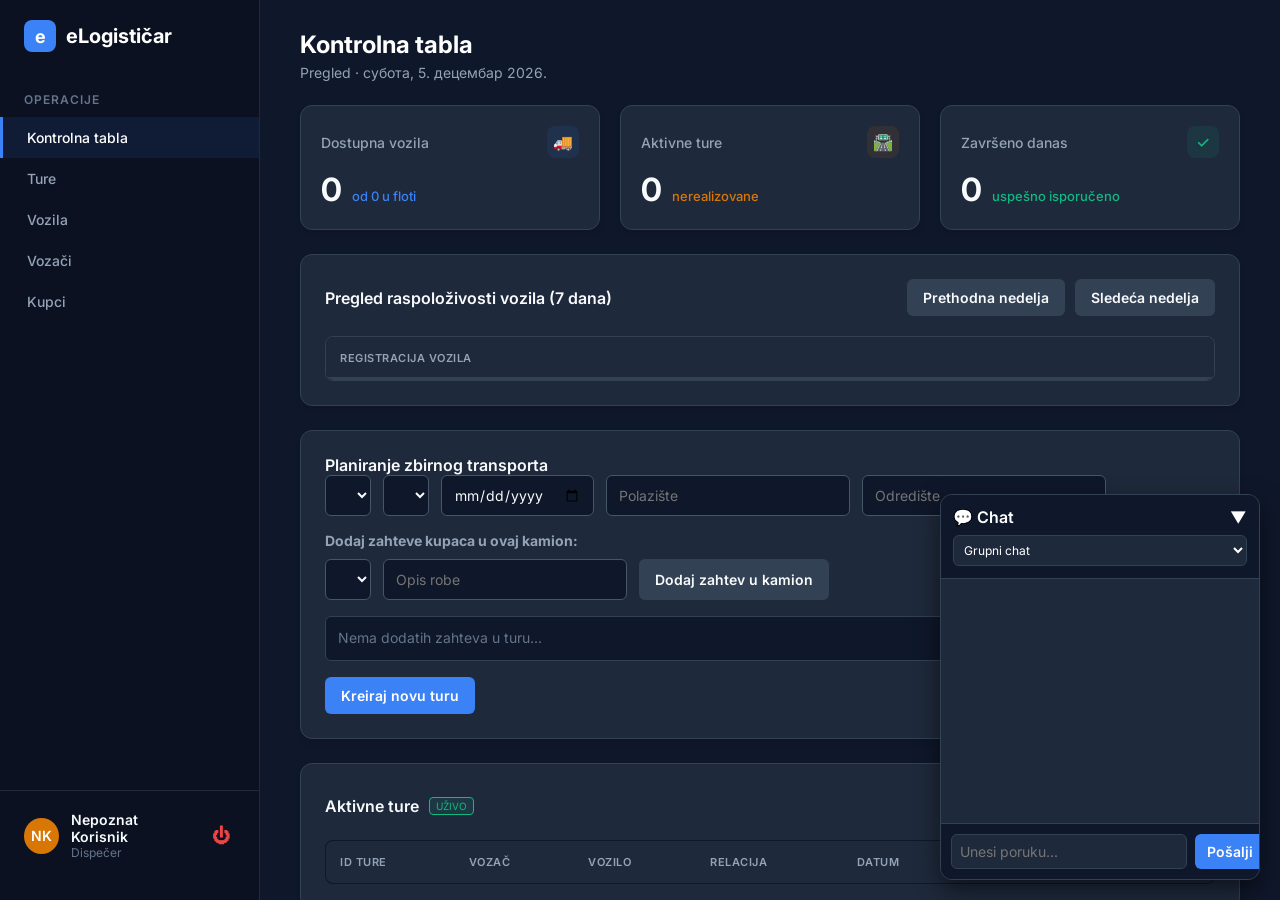
==== commit 578d27d8: "Chat logika" ====
--- a/dispecer.html
+++ b/dispecer.html
@@ -230,6 +230,30 @@
             </div>
         </div>
     </div>
-    <script src="/static/dispecer.js"></script>
+
+
+<div id="chat-kontejner" style="position: fixed; bottom: 20px; right: 20px; width: 320px; background: #1e293b; border: 1px solid #334155; border-radius: 12px; display: flex; flex-direction: column; box-shadow: 0 10px 25px rgba(0,0,0,0.5); z-index: 1000; overflow: hidden;">
+    <div style="background: #0f172a; padding: 12px; border-bottom: 1px solid #334155; font-weight: 600; color: white;">
+        <div style="display: flex; justify-content: space-between; align-items: center; cursor: pointer;" onclick="toggleChat()">
+            <div style="display: flex; align-items: center; gap: 8px;">
+                <span>💬 Chat</span>
+                <span id="chat-notifikacija" style="display: none; background: #ef4444; color: white; font-size: 11px; padding: 2px 6px; border-radius: 10px; font-weight: bold;">0</span>
+            </div>
+            <span id="chat-toggle-ikona">▼</span>
+        </div>
+        <select id="chat-primalac" onchange="promeniChatKanal()" style="width: 100%; margin-top: 8px; padding: 6px; border-radius: 6px; background: #1e293b; color: white; border: 1px solid #334155; outline: none; font-size: 12px; cursor: pointer;">
+            <option value="Svi">Grupni chat</option>
+        </select>
+    </div>
+    
+    <div id="chat-telo" style="display: flex; flex-direction: column; height: 300px;">
+        <div id="chat-poruke" style="flex: 1; padding: 12px; overflow-y: auto; display: flex; flex-direction: column; gap: 8px; font-size: 13px;"></div>
+        <div style="padding: 10px; border-top: 1px solid #334155; display: flex; gap: 8px; background: #0f172a;">
+            <input type="text" id="chat-unos" placeholder="Unesi poruku..." style="flex: 1; padding: 8px; border-radius: 6px; border: 1px solid #334155; background: #1e293b; color: white; outline: none;">
+            <button onclick="posaljiPoruku()" style="background: #3b82f6; color: white; border: none; padding: 8px 12px; border-radius: 6px; cursor: pointer; font-weight: 600;">Pošalji</button>
+        </div>
+    </div>
+</div>
+<script src="/static/dispecer.js"></script>
 </body>
 </html>
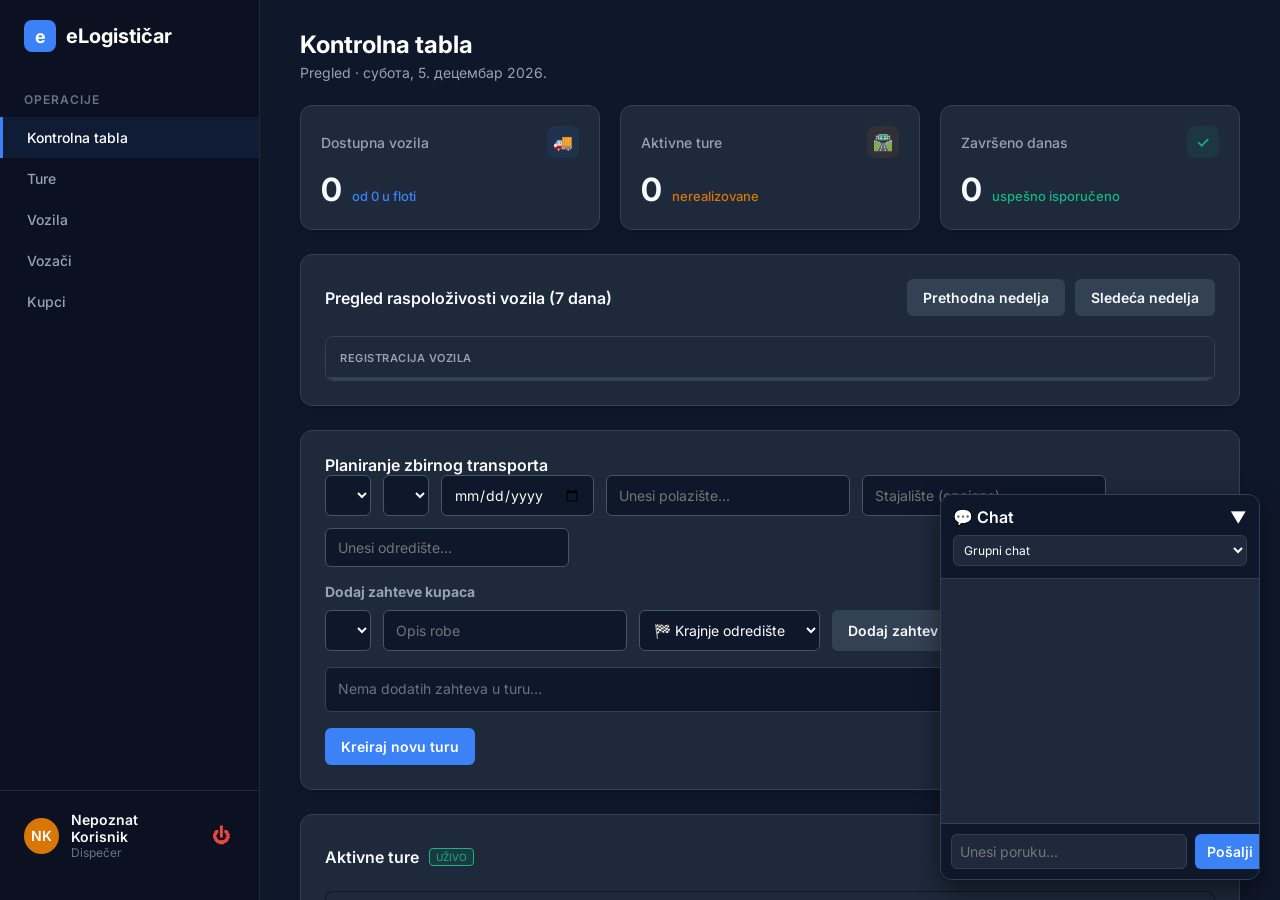
==== commit 7c1955e4: "Dorade stajalista na ruti" ====
--- a/dispecer.html
+++ b/dispecer.html
@@ -94,19 +94,27 @@
                     <select id="izbor_vozaca"></select>
                     <select id="izbor_vozila"></select>
                     <input type="date" id="datum_ture">
-                    <input type="text" id="polaziste" placeholder="Polazište">
-                    <input type="text" id="odrediste" placeholder="Odredište">
+                    <input type="text" id="polaziste" list="lista-gradova" placeholder="Unesi polazište..." autocomplete="off">
+                    <input type="text" id="stajaliste" list="lista-gradova" placeholder="Stajalište (opciono)..." autocomplete="off">
+                    <input type="text" id="odrediste" list="lista-gradova" placeholder="Unesi odredište..." autocomplete="off">
                 </div>
                 
                 <div id="prikaz-popunjenosti" style="margin-bottom: 15px; padding: 12px; background: #0f172a; border-radius: 8px; border: 1px solid #334155; display: none;"></div>
 
-                <h4 style="font-size: 14px; margin-bottom: 10px; color: #94a3b8;">Dodaj zahteve kupaca u ovaj kamion:</h4>
+                <h4 style="font-size: 14px; margin-bottom: 10px; color: #94a3b8;">Dodaj zahteve kupaca</h4>
                 <div class="form-red">
                     <select id="izbor_kupca"></select>
                     <input type="text" id="opis_robe" placeholder="Opis robe">
+                    
+                    <!-- OVDJE DODAJEMO NOVI PADAJUĆI MENI -->
+                    <select id="mesto_istovara" style="padding: 10px; background-color: #0f172a; border: 1px solid #475569; border-radius: 6px; color: white; outline: none;">
+                        <option value="Krajnje odredište">🏁 Krajnje odredište</option>
+                        <option value="Stajalište">🚛 Stajalište (Tranzit)</option>
+                    </select>
+
                     <button class="btn-sekundarno" onclick="dodajPrivremeniZahtev()">Dodaj zahtev u kamion</button>
                 </div>
-                
+
                 <div class="lista-zahteva" id="spisak-dodatih-zahteva">
                     <span style="color: #64748b;">Nema dodatih zahteva u turu...</span>
                 </div>
@@ -173,8 +181,13 @@
                     <select id="voz_tip" onchange="document.getElementById('voz_nosivost').placeholder = this.value === 'Cisterna' ? 'Kapacitet (litara)' : 'Nosivost (tona)'">
                         <option value="Teretnjak">Teretnjak</option>
                         <option value="Cisterna">Cisterna</option>
-                    </select>
-                    <input type="number" id="voz_nosivost" placeholder="Nosivost (tona)">
+                        <option value="Prikoličar">Prikoličar</option>
+                        <option value="Hladnjača">Hladnjača</option>
+                        <option value="Šleper">Šleper</option>
+                        <option value="Kombi">Kombi</option>
+                        <option value="Kiper">Kiper</option>
+                    </select>
+                    <input type="number" id="voz_nosivost" placeholder="Nosivost/Litraža">
                     <button class="btn-zeleno" onclick="dodajVozilo()">Sačuvaj vozilo</button>
                 </div>
             </div>
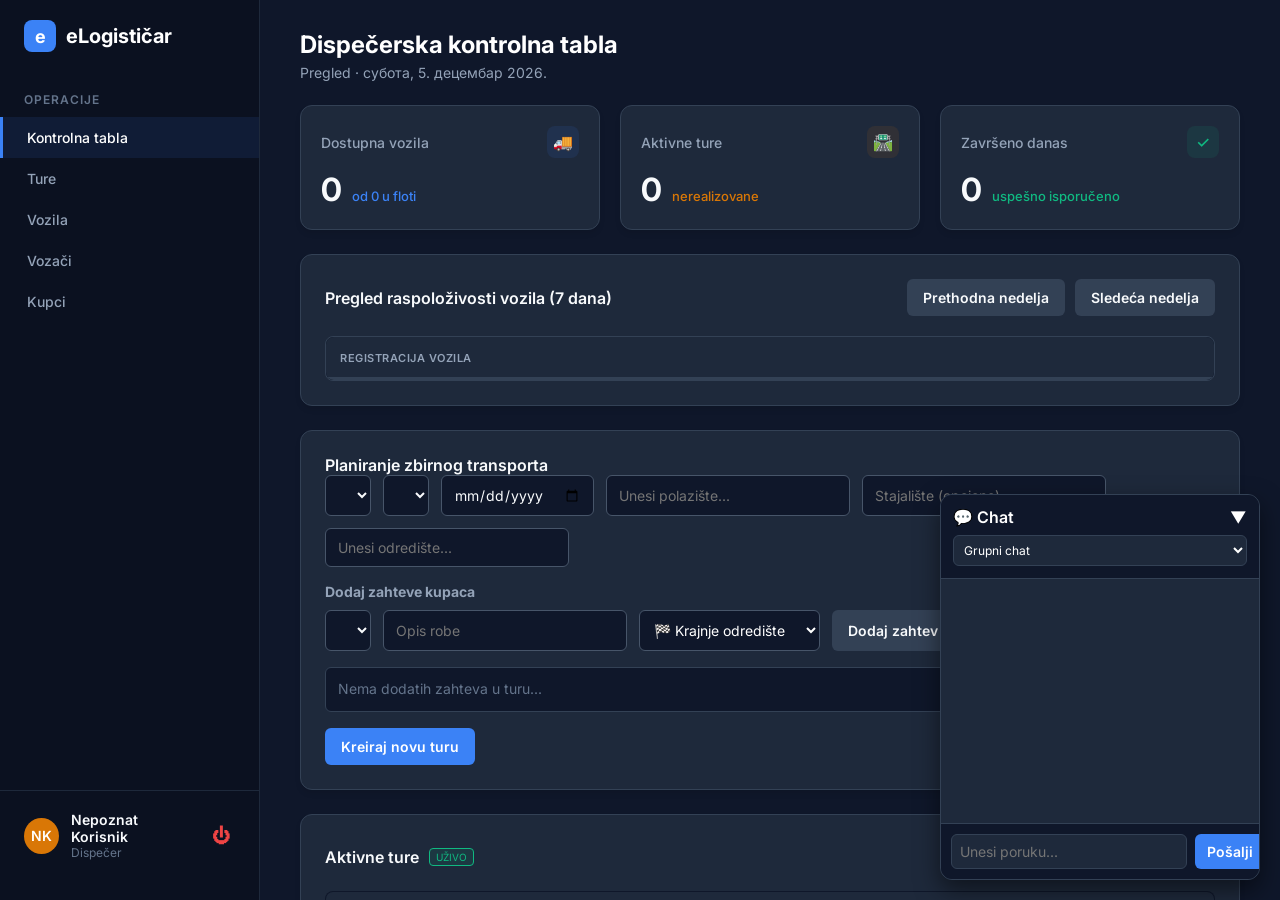
==== commit 4c46155d: "Poslednje dorade 3" ====
--- a/dispecer.html
+++ b/dispecer.html
@@ -47,7 +47,7 @@
     <div class="glavni-sadrzaj">
         <div class="zaglavlje-glavno">
             <div class="zaglavlje-tekst">
-                <h1 id="naslov-stranice">Kontrolna tabla</h1>
+                <h1 id="naslov-stranice">Dispečerska kontrolna tabla</h1>
                 <p id="tekst-datum">Pregled · učitavanje...</p>
             </div>
         
